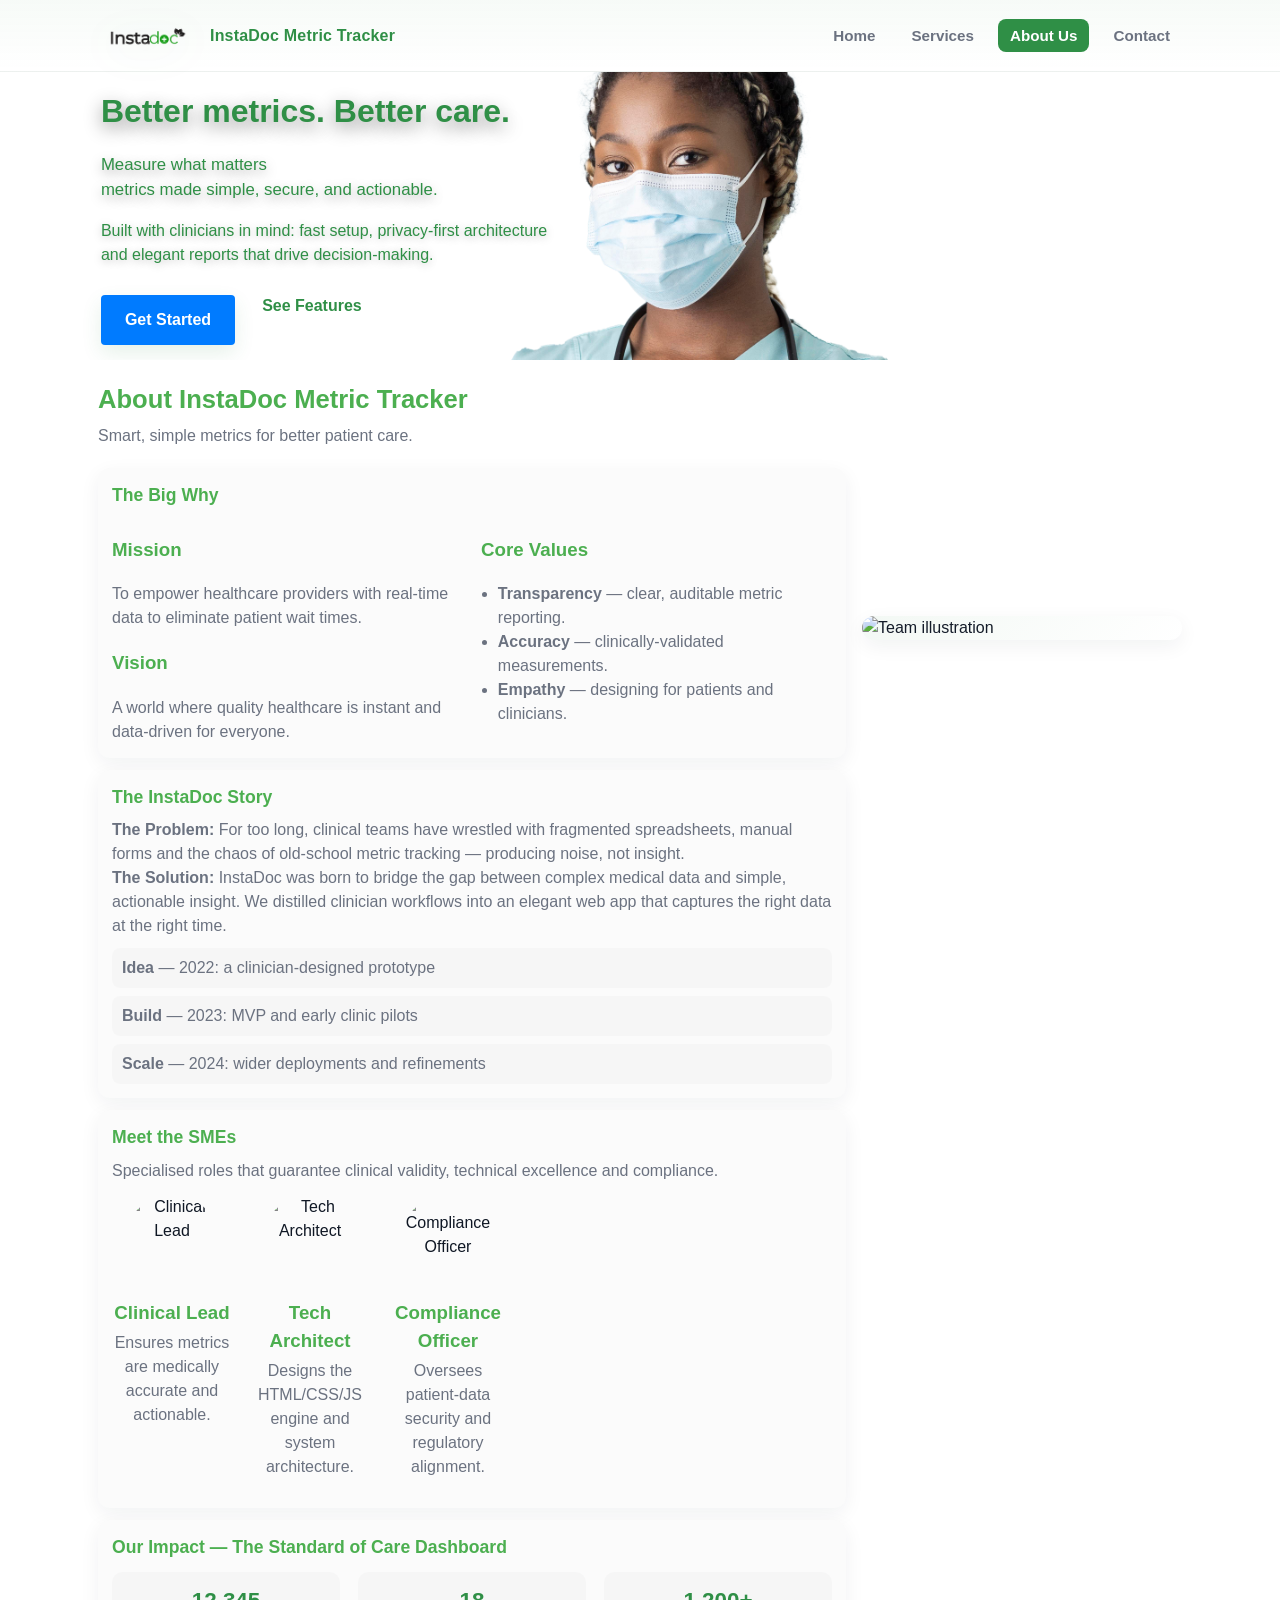
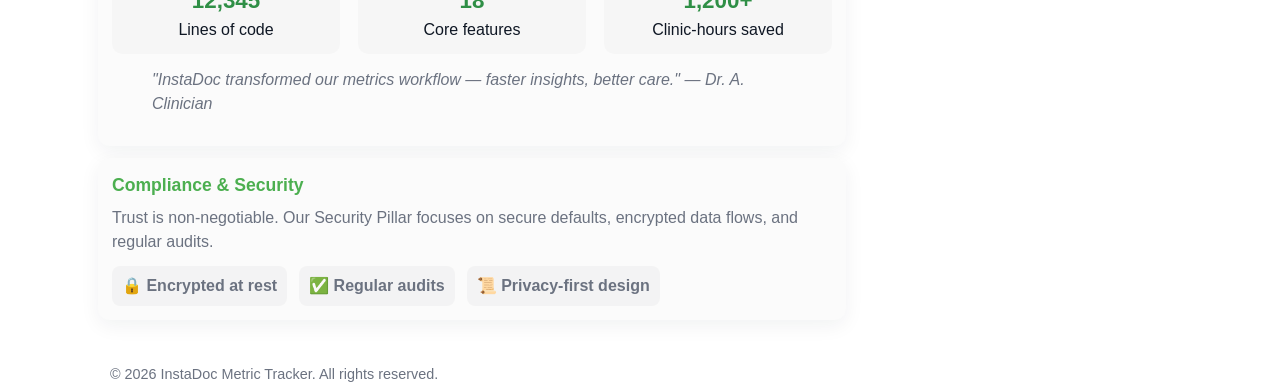
==== about.html @ a5b4c359 "Update about page" ====
<!DOCTYPE html>
<html lang="en">
<head>
    <meta charset="UTF-8">
    <meta name="viewport" content="width=device-width, initial-scale=1.0">
    <title>InstaDoc Metric Tracker - About</title>
    <link rel="stylesheet" href="css/style.css">

    <style>
    /* Hero overlay text: leafy green (falls back to #2ea44f) */
    .top-banner .hero-text-overlay h1,
    .top-banner .hero-text-overlay .lead,
    .top-banner .hero-text-overlay .muted {
        color: var(--accent, #2ea44f);
    }

    /* Shift banner image crop to the right for better composition */
    .top-banner .banner-img {
        object-position: 85% 15%;
    }
    </style>
</head>
<body>
    <nav class="site-nav">
        <div class="nav-inner">
            <a class="brand" href="index.html">
                <img class="logo" src="INN.png" alt="InstaDoc logo" />
                <span class="brand-text">InstaDoc Metric Tracker</span>
            </a>

            <input type="checkbox" id="nav-toggle" class="nav-toggle" />
            <label for="nav-toggle" class="nav-hamburger" aria-label="Toggle navigation">
                <span></span><span></span><span></span>
            </label>

            <ul class="nav-links">
                <li><a href="index.html">Home</a></li>
                <li><a href="services.html">Services</a></li>
                <li><a class="active" href="about.html">About Us</a></li>
                <li><a href="contact.html">Contact</a></li>
            </ul>
        </div>
    </nav>

    <!-- Top banner image (INN 2.png) with hero overlay -->
    <div class="top-banner">
        <img src="INN 2.png" alt="InstaDoc banner" class="banner-img">
        <div class="hero-overlay">
            <div class="hero-text-overlay">
                <h1>Better metrics. Better care.</h1>
                <p class="lead">Measure what matters <br> metrics made simple, secure, and actionable.</p>
                <p class="muted">Built with clinicians in mind: fast setup, privacy-first architecture<br>and elegant reports that drive decision-making.</p>
                <div class="hero-ctas">
                    <a class="btn-primary hero-cta" href="contact.html">Get Started</a>
                    <a class="btn-outline" href="services.html">See Features</a>
                </div>
            </div>
        </div>
    </div>

    <header class="page-header">
        <h1>About InstaDoc Metric Tracker</h1>
        <p class="lead">Smart, simple metrics for better patient care.</p>
    </header>

    <main class="container">
        <section class="content">
            <div class="card">
                <h2>The Big Why</h2>
                <div style="display:flex; gap:18px; flex-wrap:wrap; align-items:flex-start;">
                    <div style="flex:1; min-width:240px">
                        <h3>Mission</h3>
                        <p>To empower healthcare providers with real-time data to eliminate patient wait times.</p>
                        <h3>Vision</h3>
                        <p>A world where quality healthcare is instant and data-driven for everyone.</p>
                    </div>
                    <div style="flex:1; min-width:200px">
                        <h3>Core Values</h3>
                        <ul class="values-list">
                            <li><strong>Transparency</strong> — clear, auditable metric reporting.</li>
                            <li><strong>Accuracy</strong> — clinically-validated measurements.</li>
                            <li><strong>Empathy</strong> — designing for patients and clinicians.</li>
                        </ul>
                    </div>
                </div>
            </div>

            <div class="card">
                <h2>The InstaDoc Story</h2>
                <p><strong>The Problem:</strong> For too long, clinical teams have wrestled with fragmented spreadsheets, manual forms and the chaos of old-school metric tracking — producing noise, not insight.</p>
                <p><strong>The Solution:</strong> InstaDoc was born to bridge the gap between complex medical data and simple, actionable insight. We distilled clinician workflows into an elegant web app that captures the right data at the right time.</p>
                <div class="timeline" aria-hidden="true">
                    <div class="timeline-item"><strong>Idea</strong> — 2022: a clinician-designed prototype</div>
                    <div class="timeline-item"><strong>Build</strong> — 2023: MVP and early clinic pilots</div>
                    <div class="timeline-item"><strong>Scale</strong> — 2024: wider deployments and refinements</div>
                </div>
            </div>

            <div class="card">
                <h2>Meet the SMEs</h2>
                <p>Specialised roles that guarantee clinical validity, technical excellence and compliance.</p>
                <div class="team-grid">
                    <div class="team-member">
                        <img src="assets/images/person1.jpg" alt="Clinical Lead" style="width:96px;height:96px;border-radius:50%;object-fit:cover">
                        <h3>Clinical Lead</h3>
                        <p>Ensures metrics are medically accurate and actionable.</p>
                    </div>
                    <div class="team-member">
                        <img src="assets/images/person2.jpg" alt="Tech Architect" style="width:96px;height:96px;border-radius:50%;object-fit:cover">
                        <h3>Tech Architect</h3>
                        <p>Designs the HTML/CSS/JS engine and system architecture.</p>
                    </div>
                    <div class="team-member">
                        <img src="assets/images/person3.jpg" alt="Compliance Officer" style="width:96px;height:96px;border-radius:50%;object-fit:cover">
                        <h3>Compliance Officer</h3>
                        <p>Oversees patient-data security and regulatory alignment.</p>
                    </div>
                </div>
            </div>

            <div class="card">
                <h2>Our Impact — The Standard of Care Dashboard</h2>
                <div style="display:flex; gap:18px; flex-wrap:wrap; margin-top:12px;">
                    <div class="stat-card">
                        <div class="stat-value">12,345</div>
                        <div class="muted small">Lines of code</div>
                    </div>
                    <div class="stat-card">
                        <div class="stat-value">18</div>
                        <div class="muted small">Core features</div>
                    </div>
                    <div class="stat-card">
                        <div class="stat-value">1,200+</div>
                        <div class="muted small">Clinic-hours saved</div>
                    </div>
                </div>
                <blockquote style="margin-top:14px; font-style:italic; color:var(--muted)">"InstaDoc transformed our metrics workflow — faster insights, better care." — Dr. A. Clinician</blockquote>
            </div>

            <div class="card">
                <h2>Compliance &amp; Security</h2>
                <p>Trust is non-negotiable. Our Security Pillar focuses on secure defaults, encrypted data flows, and regular audits.</p>
                <div class="trust-badges" style="display:flex; gap:12px; margin-top:12px; flex-wrap:wrap; align-items:center">
                    <div class="badge">🔒 Encrypted at rest</div>
                    <div class="badge">✅ Regular audits</div>
                    <div class="badge">📜 Privacy-first design</div>
                </div>
            </div>
        </section>

        <aside class="image-container" aria-hidden="true">
            <!-- decorative illustration to the side for premium feel -->
            <img class="blend" src="assets/images/hero-placeholder.svg" alt="Team illustration">
        </aside>
    </main>

    <footer class="site-footer">
        <p>&copy; <span id="year"></span> InstaDoc Metric Tracker. All rights reserved.</p>
    </footer>

    <script>
    // automatic footer year (static page, no animations)
    (function(){ document.getElementById('year').textContent = new Date().getFullYear(); })();
    </script>
</body>
</html>
---- css/style.css ----
body{
    background-color: white;
    font-family: Arial, sans-serif;
    margin: 0;
    padding: 8px; /* reduced global page padding */
}

h1, h2, h3 {
    color: #4CAF50; /* Leafy green */
}

.container {
    display: flex;
    justify-content: space-between;
    align-items: flex-start;
}

.text-section {
    flex: 1;
    margin-right: 20px;
}

.image-section {
    flex: 0 0 300px; /* Fixed width for the image section */
}

.image-section img {
    max-width: 100%;
    height: auto;
    border-radius: 8px; /* Rounded corners for the image */
}

.mission-statement {
    font-style: italic;
    margin-top: 10px;
}

.team-profiles {
    margin-top: 20px;
}

.team-member {
    margin-bottom: 15px;
}

.team-member h4 {
    margin: 0;
    color: #4CAF50; /* Leafy green */
}



:root{
    --bg:#ffffff;
    --accent:#2f8f46; /* leafy green */
    --muted:#6b7280;
    --card:#fbfbfb;
    --radius:12px;
    --max-width:1100px;
    --shadow:0 6px 20px rgba(24,39,51,0.06);
    --accent-soft:rgba(47,143,70,0.08);
    --nav-height:72px; /* added nav height */
    font-family:Inter, system-ui, -apple-system, "Segoe UI", Roboto, "Helvetica Neue", Arial;
}

*{box-sizing:border-box}
html,body{height:100%}
body{
    margin:0;
    padding-top:var(--nav-height); /* ensure page content starts below the fixed nav */
    background:var(--bg);
    color:#0f1724;
    -webkit-font-smoothing:antialiased;
    -moz-osx-font-smoothing:grayscale;
    line-height:1.5;
}

/* NAV */
.site-nav{
    background:linear-gradient(180deg, rgba(47,143,70,0.04), rgba(255,255,255,0));
    border-bottom:1px solid rgba(15,23,36,0.04);
    position:fixed;
    top:0;
    left:0;
    right:0;
    height:var(--nav-height);
    z-index:1000;
    backdrop-filter: blur(4px); /* subtle blur when content scrolls under */
}
.nav-inner{
    max-width:var(--max-width);
    margin:0 auto;
    padding:0 8px; /* tighter horizontal padding */
    height:100%;
    display:flex;
    align-items:center;
    gap:16px;
}
.brand{
    color:var(--accent);
    font-weight:700;
    letter-spacing:0.2px;
    text-decoration:none;
    font-size:1.05rem;
    display:flex;
    align-items:center;
    gap:12px;
}

/* make logo */
.brand .logo{
    width:100px;
    height:80px;
    object-fit:contain;
    display:block;
    border-radius:10px;
    background:transparent;
    filter: drop-shadow(0 6px 18px rgba(47,143,70,0.14));
}

/* adjust brand text for balance */
.brand .brand-text{
    font-weight:700;
    color:var(--accent);
    font-size:1rem;
}
.nav-links{
    margin-left:auto;
    display:flex;
    gap:12px;
    list-style:none;
    padding:0;
}
.nav-links a{
    text-decoration:none;
    color:var(--muted);
    padding:8px 12px;
    border-radius:8px;
    font-weight:600;
    font-size:0.95rem;
}
.nav-links a:hover{ background:var(--accent-soft); color:var(--accent) }
.nav-links a.active{ background:var(--accent); color:#fff }

/* hamburger (mobile) */
.nav-toggle{ display:none }
.nav-hamburger{
    display:none;
    margin-left:auto;
    cursor:pointer;
    width:36px;
    height:28px;
}
.nav-hamburger span{
    display:block;
    height:3px;
    background:#111827;
    margin:6px 0;
    border-radius:2px;
}

/* HEADER */
.page-header{
    max-width:var(--max-width);
    margin:20px auto 6px; /* reduced top margin */
    padding:0 8px;
}
.page-header h1{ margin:0; font-size:1.6rem }
.page-header .lead{ margin:6px 0 0; color:var(--muted) }

/* LAYOUT */
.container{
    max-width:var(--max-width);
    margin:12px auto;
    padding:8px; /* smaller internal padding */
    display:grid;
    grid-template-columns:1fr 320px;
    gap:16px; /* closer columns */
    align-items:start;
}

/* CONTENT CARDS */
.card{
    background:var(--card);
    border-radius:var(--radius);
    padding:14px; /* slightly reduced card padding */
    box-shadow:var(--shadow);
    margin-bottom:12px;
}
.card h2{ margin:0 0 8px; font-size:1.1rem }
.card p{ margin:0; color:var(--muted) }

/* TEAM GRID */
.team-grid{
    display:flex;
    gap:12px;
    margin-top:12px;
}
.team-member{
    text-align:center;
    width:100%;
}
.team-member img{
    width:72px;
    height:72px;
    object-fit:cover;
    border-radius:12px;
    display:block;
    margin:0 auto 8px;
}

/* IMAGE ASIDE */
.image-container{
    position:relative;
    min-height:320px;
    display:flex;
    align-items:center;
    justify-content:center;
}
.image-container img.blend{
    width:100%;
    height:100%;
    object-fit:cover;
    border-radius:16px;
    box-shadow:var(--shadow);
    mix-blend-mode:multiply;
    opacity:0.98;
    background:linear-gradient(135deg, rgba(47,143,70,0.06), rgba(255,255,255,0.06));
}

/* Sidebar / quick info */
.sidebar{ display:flex; flex-direction:column; gap:56px; align-items:center }
.sidebar .image-container{ width:100%; display:flex; justify-content:center }
.sidebar .image-container img.blend{
    /* slightly larger, responsive circular image */
    width: clamp(240px, 28vw, 360px);
    height: clamp(240px, 28vw, 360px);
    object-fit:cover;
    border-radius:50%;
    mix-blend-mode:normal;
    box-shadow: 0 10px 30px rgba(16,24,32,0.16);
}
.contact-info.card{ padding:16px; border-radius:12px; background: rgba(255,255,255,0.6); backdrop-filter: blur(6px) saturate(120%); width:100%; max-width:320px; text-align:center }
.contact-info h3{ margin:0 0 6px; color:var(--accent) }
.contact-info .info-list{ list-style:none; padding:0; margin:8px 0 12px; color:var(--muted) }
.contact-info .info-list li{ margin:8px 0; font-size:0.95rem }
.contact-info .btn-primary{ width:100%; padding:10px 12px; border-radius:8px; background:var(--accent); color:#fff; text-align:center; display:inline-block }

/* About page specific styles */
.values-list{ margin:0; padding-left:1.05rem; color:var(--muted) }
.timeline{ margin-top:10px; display:flex; flex-direction:column; gap:8px; color:var(--muted) }
.timeline-item{ background:rgba(15,23,36,0.02); padding:8px 10px; border-radius:8px; }
.team-grid{ display:flex; gap:18px; margin-top:12px; flex-wrap:wrap }
.team-member{ text-align:center; width:120px }
.team-member h3{ margin:8px 0 4px }
.stat-card{ flex:1; min-width:120px; background:rgba(15,23,36,0.02); padding:12px; border-radius:10px; text-align:center }
.stat-value{ font-size:1.4rem; font-weight:700; color:var(--accent) }
.trust-badges .badge{ background:rgba(15,23,36,0.03); padding:8px 10px; border-radius:8px; color:var(--muted); font-weight:600 }

/* Top banner below nav */
.top-banner{ 
    display:flex; 
    justify-content:center; 
    padding:12px 0; 
}
    .top-banner{ 
        position:relative; 
        width:100vw; 
        left:50%; 
        right:50%; 
        margin-left:-48vw; 
        margin-right:-50vw; 
        padding:0; 
        overflow:hidden 
    }
    .top-banner .banner-img{ 
        width:100%; 
        max-width:none; 
        height: clamp(240px, 32vh, 440px); 
        border-radius:0; 
        box-shadow:none; 
        object-fit:cover; 
        object-position:70% 15%; 
        display:block 
    }


    .top-banner {
    position: relative;
    width: 100vw;
    /* Move the anchor point to the right */
    left: 92%; 
    /* Pull the 100vw width back so it stays on screen */
    margin-left: -90vw; 
    margin-right: 0;
    padding: 0;
    overflow: hidden;
}

.top-banner .banner-img {
    width: 70%;
    max-width: none;
    height: clamp(240px, 32vh, 440px);
    border-radius: 0;
    /* Focus on the right side of the image content */
    object-fit: cover;
    object-position: right center; 
    display: block;
}

    
/* Hero overlay on top of banner */
.hero-overlay{ position:absolute; left:0; right:0; top:0; bottom:0; display:flex; align-items:center; justify-content:flex-start; pointer-events:none }
.hero-text-overlay{ pointer-events:auto; max-width:720px; margin-left:5%; color:#fff; background:transparent; padding:18px; border-radius:0 }
.hero-text-overlay h1{ margin:0 0 8px; color:#fff; text-shadow:0 6px 18px rgba(0,0,0,0.45) }
.hero-text-overlay .lead{ color:rgba(255,255,255,0.95); font-size:1.05rem; text-shadow:0 4px 12px rgba(0,0,0,0.35) }
.hero-text-overlay .muted{ color:rgba(255,255,255,0.85); margin-top:8px; text-shadow:0 2px 8px rgba(0,0,0,0.25) }
.hero-ctas{ margin-top:12px; display:flex; gap:12px }
.btn-outline{ background:transparent; color:var(--accent); border:1px solid rgba(255,255,255,0.18); padding:10px 14px; border-radius:8px; text-decoration:none; font-weight:700 }

@media (max-width:900px){
    .hero-text-overlay{ margin-left:4%; max-width:90%; padding:12px }
    .hero-text-overlay h1{ font-size:1.25rem }
}

/* FOOTER */
.site-footer{
    max-width:var(--max-width);
    margin:24px auto 40px;
    padding:0 20px;
    color:var(--muted);
    font-size:0.9rem;
}

/* Contact form styles */
.contact-form{
    display:flex;
    flex-direction:column;
    gap:10px;
    margin-top:12px;
}
.contact-form label{
    display:flex;
    flex-direction:column;
    font-size:0.95rem;
    color:var(--muted);
}
.contact-form input[type="text"],
.contact-form input[type="email"],
.contact-form select,
.contact-form textarea{
    margin-top:8px;
    padding:10px 12px;
    border-radius:10px;
    border:1px solid rgba(15,23,36,0.06);
    background:#fff;
    font-size:0.95rem;
    color:#0f1724;
    outline:none;
}
.contact-form textarea{ resize:vertical; min-height:120px; }

.form-actions{
    display:flex;
    align-items:center;
    gap:12px;
    margin-top:6px;
}
.btn-primary{
    background:var(--accent);
    color:#fff;
    border:none;
    padding:10px 14px;
    border-radius:10px;
    font-weight:700;
    cursor:pointer;
}
.btn-primary:hover{ filter:brightness(0.98) }

.form-status{ font-size:0.95rem; color:var(--muted) }
.form-status.success{ color: #116530; font-weight:600 }
.form-status.error{ color: #9b1c1c; font-weight:600 }
.form-status.info{ color: #155e75; font-weight:600 }

/* HERO SECTION */
.hero-logo{
    display:flex;
    align-items:center;
    justify-content:center;
    min-height:360px; /* big central space for the logo */
    margin:12px auto;
    max-width:1100px;
    padding:18px;
    background:transparent;
    border-radius:12px;
}

/* inner container keeps logo centered with subtle blend */
.hero-logo .logo-center{
    display:flex;
    align-items:center;
    justify-content:center;
    width:100%;
}

/* large logo sizing — change max-width as needed */
.hero-logo img{
    width:100%;
    max-width:420px; /* control big size */
    height:auto;
    object-fit:contain;
    display:block;
    filter: drop-shadow(0 14px 30px rgba(47,143,70,0.12));
}

/* Primary hero section (about page) */
.hero{
    max-width:var(--max-width);
    margin:14px auto;
    padding:28px 18px;
    border-radius:14px;
    background: linear-gradient(90deg, rgba(47,143,70,0.04), rgba(255,255,255,0.02));
    box-shadow: var(--shadow);
}
.hero-inner{
    display:flex;
    gap:24px;
    align-items:center;
}
.hero-text{ flex:1 }
.hero-text h1{ margin:0 0 8px; font-size:clamp(1.4rem, 2.8vw, 2.2rem); color:var(--accent); line-height:1.05 }
.hero-text .lead{ margin:6px 0 10px; color:var(--muted); font-size:1.05rem }
.hero-cta{ display:inline-block; margin-top:12px; padding:10px 16px; border-radius:10px; background:var(--accent); color:#fff; text-decoration:none; font-weight:700; box-shadow:0 8px 20px rgba(47,143,70,0.12) }
.hero-image{ flex:0 0 420px; max-width:45%; display:flex; justify-content:center; align-items:center }
.hero-image img{ width:100%; height:auto; border-radius:12px; box-shadow:var(--shadow); background:linear-gradient(135deg, rgba(47,143,70,0.06), rgba(255,255,255,0.06)) }

@media (max-width:900px){
    .hero-inner{ flex-direction:column-reverse; text-align:center }
    .hero-image{ max-width:320px; width:80% }
    .hero-text{ margin-top:12px }
    .hero-cta{ width:100%; max-width:280px; margin:12px auto 0 }
}

/* Responsive tweaks */
@media (max-width:760px){
    .hero-logo{ min-height:220px; padding:12px }
    .hero-logo img{ max-width:260px }
}

/* ensure form fits responsively */
@media (max-width:900px){
    .container{ grid-template-columns:1fr 300px; gap:14px; padding:0 8px }
}
@media (max-width:760px){
    .container{ grid-template-columns:1fr; padding:0 8px }
}



/* Container styling */
.contact-form {
    max-width: 600px;
    margin: 2rem auto;
    padding: 2rem;
    /* glassmorphism background */
    background: rgba(255,255,255,0.55);
    backdrop-filter: blur(8px) saturate(120%);
    border-radius: 8px;
    box-shadow: 0 4px 15px rgba(0, 0, 0, 0.1);
    font-family: 'Segoe UI', Tahoma, Geneva, Verdana, sans-serif;
}

/* Labels and Spacing */
.contact-form label {
    display: block;
    margin-bottom: 1.2rem;
    font-weight: 600;
    color: #333;
}

/* Input, Select, and Textarea styling */
.contact-form input[type="text"],
.contact-form input[type="email"],
.contact-form select,
.contact-form textarea {
    width: 100%;
    margin-top: 0.5rem;
    padding: 1.1rem 0.8rem 0.8rem; /* extra top padding for floating label */
    border: 1px solid #ddd;
    border-radius: 4px;
    font-size: 1rem;
    box-sizing: border-box; /* Crucial for width alignment */
    transition: border-color 0.3s ease;
}

/* Focus effect */
.contact-form input:focus,
.contact-form select:focus,
.contact-form textarea:focus {
    outline: none;
    border-color: #007bff;
    box-shadow: 0 0 0 2px rgba(0, 123, 255, 0.2);
}

/* Floating label / form-field */
.form-field{ position:relative; margin-bottom:1rem }
.form-field .floating-label{
    position:absolute;
    left:12px;
    top:14px;
    pointer-events:none;
    color:var(--muted);
    font-weight:600;
    transition: transform 160ms ease, font-size 160ms ease, color 160ms ease;
    transform-origin:left top;
    background: transparent;
    padding:0 6px;
}
.form-field.has-value .floating-label,
.form-field input:focus + .floating-label,
.form-field textarea:focus + .floating-label,
.form-field select:focus + .floating-label{
    transform: translateY(-135%) scale(0.88);
    font-size:0.82rem;
    color: #0b5; /* subtle green tint when floating */
    background: rgba(255,255,255,0.55);
}
.form-field select{ appearance:auto }

/* small visual polish for glass inputs */
.contact-form input,
.contact-form textarea,
.contact-form select{
    background: rgba(255,255,255,0.7);
}

/* Realtime validation styles */
.field-error{
    display:block;
    margin-top:6px;
    font-size:0.9rem;
    color:#b91c1c;
    min-height:18px;
}
.contact-form input.valid,
.contact-form textarea.valid,
.contact-form select.valid{
    border-color: #16a34a;
    box-shadow: 0 0 0 3px rgba(16,185,129,0.06);
}
.contact-form input.invalid,
.contact-form textarea.invalid,
.contact-form select.invalid{
    border-color: #dc2626;
    box-shadow: 0 0 0 3px rgba(220,38,38,0.05);
}

/* Button Styling */
.btn-primary {
    background-color: #007bff;
    color: white;
    padding: 0.8rem 1.5rem;
    border: none;
    border-radius: 4px;
    font-size: 1rem;
    font-weight: bold;
    cursor: pointer;
    transition: background-color 0.3s ease;
    width: 100%; /* Makes button full width on mobile */
}

.btn-primary:hover {
    background-color: #0056b3;
}

/* Contact form send button: use leafy green accent */
.contact-form .btn-primary,
#sendBtn {
    background: var(--accent);
    color: #fff;
    border: none;
    box-shadow: 0 8px 20px rgba(47,143,70,0.12);
}
.contact-form .btn-primary:hover,
#sendBtn:hover {
    /* match Email Us button hover (same as .btn-primary:hover) */
    background-color: #0056b3;
    color: #fff;
    filter: none;
}

/* Status message area */
.form-status {
    margin-top: 1rem;
    text-align: center;
    font-size: 0.9rem;
}

/* Mobile Responsive */
@media (min-width: 600px) {
    .btn-primary {
        width: auto; /* Return to normal width on desktop */
    }
}


.success-modal {
    display: none;
    position: fixed;
    top: 0;
    left: 0;
    width: 100%;
    height: 100%;
    background: rgba(0, 0, 0, 0.5);
    justify-content: center;
    align-items: center;
    z-index: 1000;
}

.success-modal.show {
    display: flex;
}
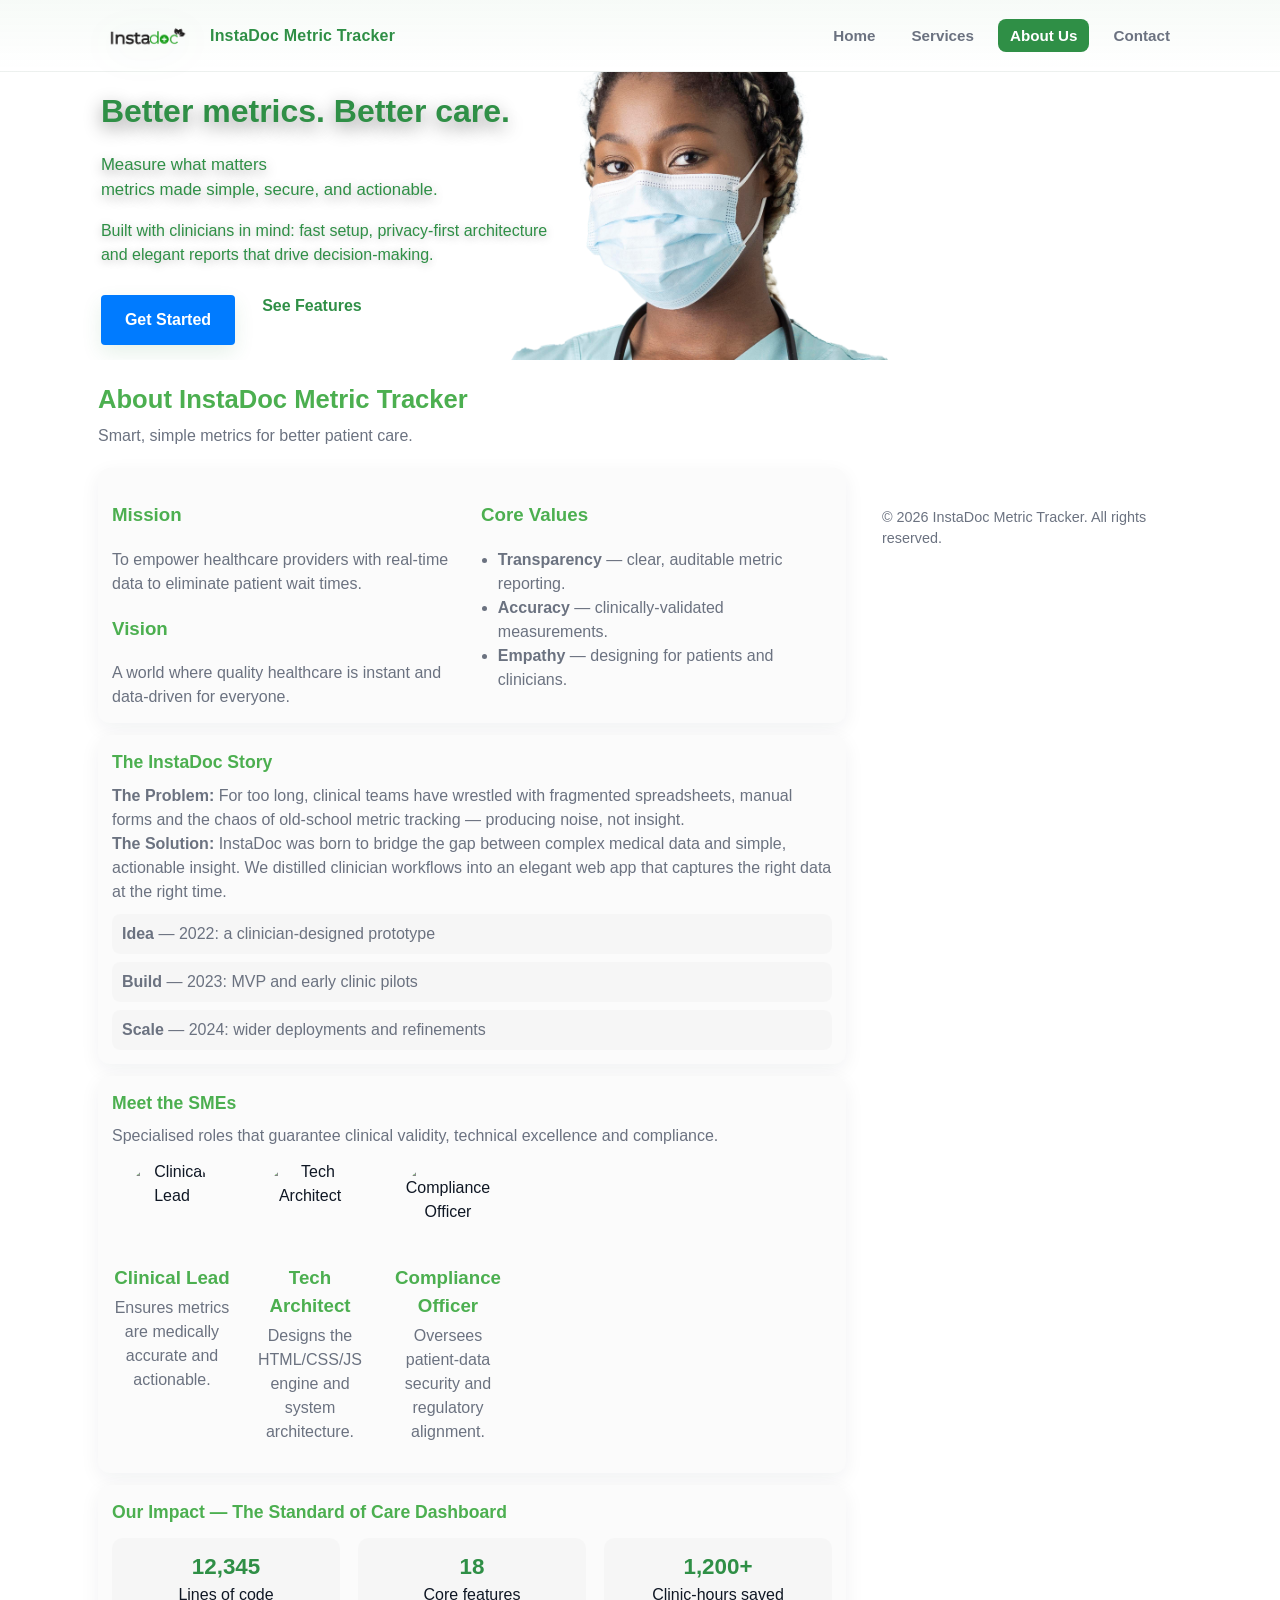
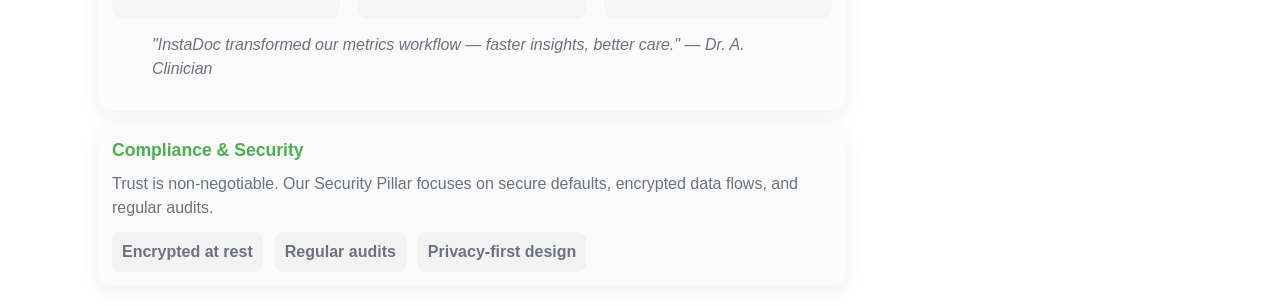
==== commit 9aa71d83: "Update about.html" ====
--- a/about.html
+++ b/about.html
@@ -66,7 +66,7 @@
     <main class="container">
         <section class="content">
             <div class="card">
-                <h2>The Big Why</h2>
+                
                 <div style="display:flex; gap:18px; flex-wrap:wrap; align-items:flex-start;">
                     <div style="flex:1; min-width:240px">
                         <h3>Mission</h3>
@@ -141,19 +141,19 @@
                 <h2>Compliance &amp; Security</h2>
                 <p>Trust is non-negotiable. Our Security Pillar focuses on secure defaults, encrypted data flows, and regular audits.</p>
                 <div class="trust-badges" style="display:flex; gap:12px; margin-top:12px; flex-wrap:wrap; align-items:center">
-                    <div class="badge">🔒 Encrypted at rest</div>
-                    <div class="badge">✅ Regular audits</div>
-                    <div class="badge">📜 Privacy-first design</div>
+                    <div class="badge"> Encrypted at rest</div>
+                    <div class="badge"> Regular audits</div>
+                    <div class="badge"> Privacy-first design</div>
                 </div>
             </div>
         </section>
-
+<!--
         <aside class="image-container" aria-hidden="true">
-            <!-- decorative illustration to the side for premium feel -->
+            // decorative illustration to the side 
             <img class="blend" src="assets/images/hero-placeholder.svg" alt="Team illustration">
         </aside>
     </main>
-
+-->
     <footer class="site-footer">
         <p>&copy; <span id="year"></span> InstaDoc Metric Tracker. All rights reserved.</p>
     </footer>
--- a/css/style.css
+++ b/css/style.css
@@ -17,7 +17,8 @@
 
 .text-section {
     flex: 1;
-    margin-right: 20px;
+    width: 100%; /* Ensures text takes up all available space */
+    margin-right: 0;
 }
 
 .image-section {
@@ -274,7 +275,7 @@
         overflow:hidden 
     }
     .top-banner .banner-img{ 
-        width:100%; 
+        width:100%;
         max-width:none; 
         height: clamp(240px, 32vh, 440px); 
         border-radius:0; 
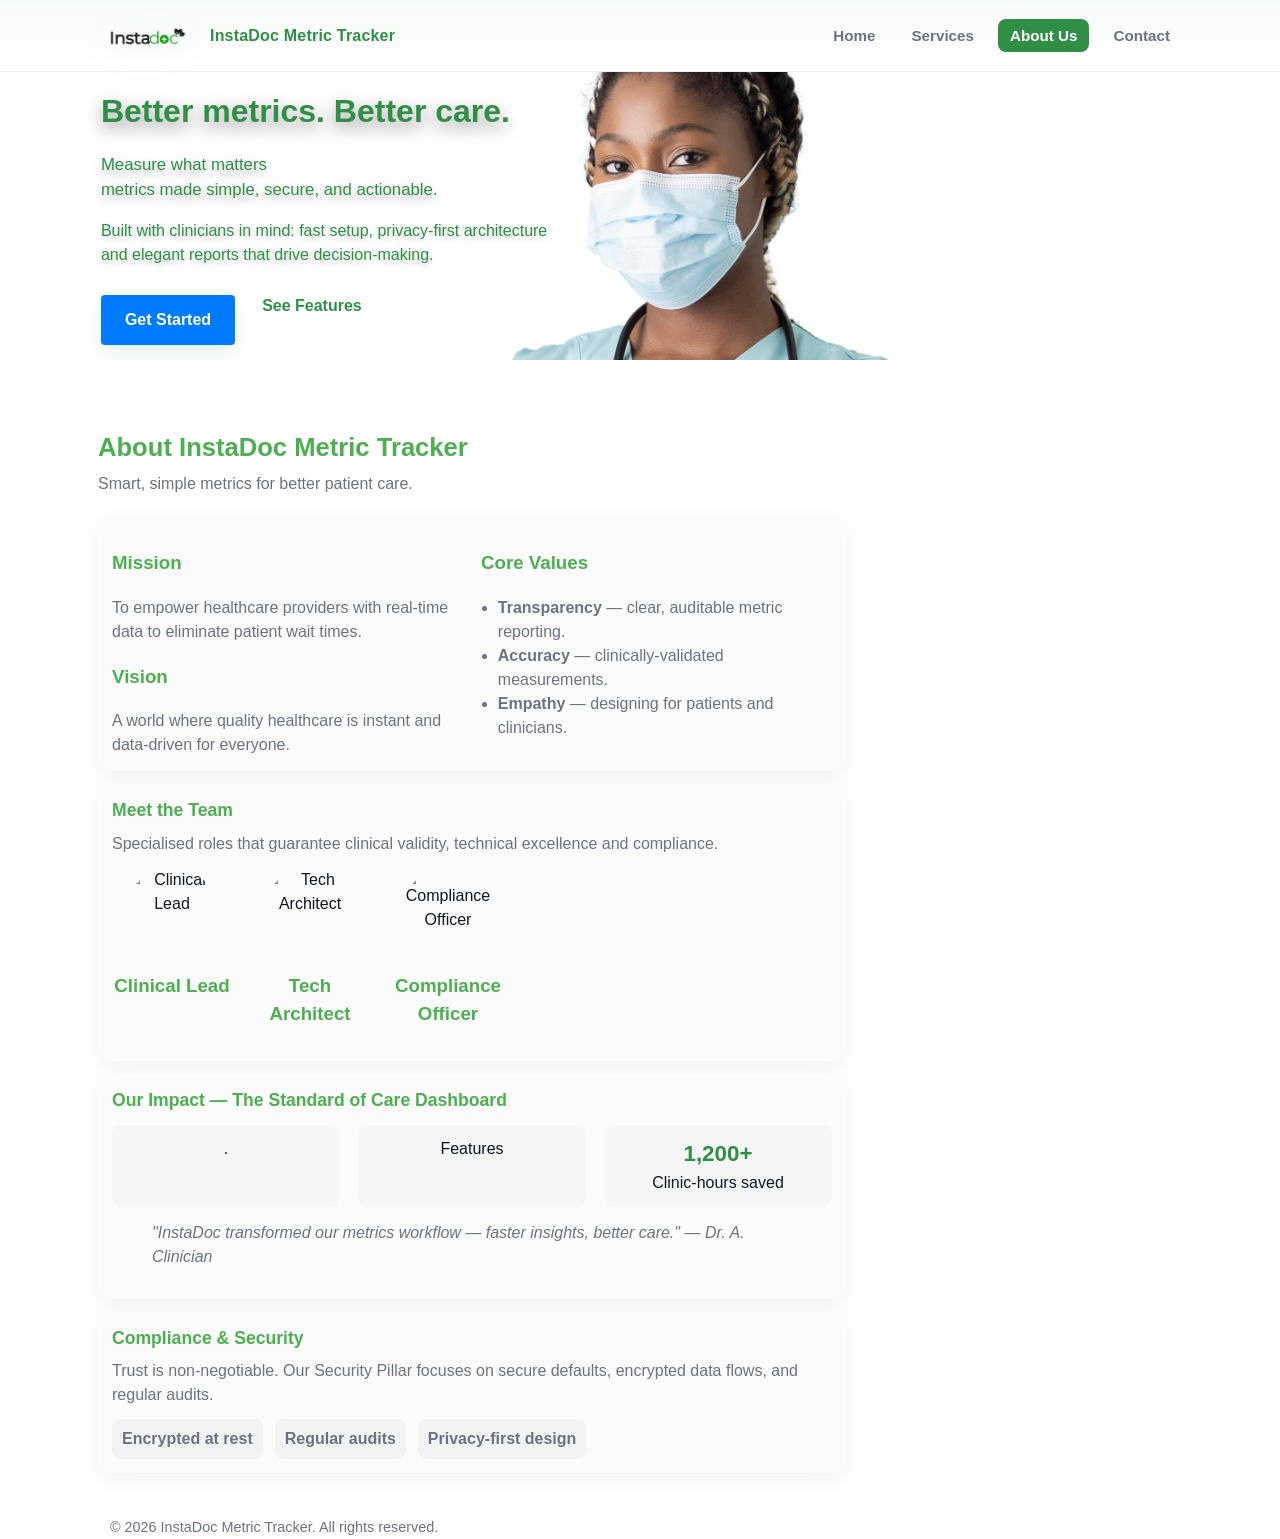
==== commit 6b3bdd95: "Update the about page." ====
--- a/about.html
+++ b/about.html
@@ -57,7 +57,8 @@
             </div>
         </div>
     </div>
-
+<br>
+<br>
     <header class="page-header">
         <h1>About InstaDoc Metric Tracker</h1>
         <p class="lead">Smart, simple metrics for better patient care.</p>
@@ -84,7 +85,7 @@
                     </div>
                 </div>
             </div>
-
+<!--
             <div class="card">
                 <h2>The InstaDoc Story</h2>
                 <p><strong>The Problem:</strong> For too long, clinical teams have wrestled with fragmented spreadsheets, manual forms and the chaos of old-school metric tracking — producing noise, not insight.</p>
@@ -95,25 +96,25 @@
                     <div class="timeline-item"><strong>Scale</strong> — 2024: wider deployments and refinements</div>
                 </div>
             </div>
-
+        -->
             <div class="card">
-                <h2>Meet the SMEs</h2>
+                <h2>Meet the Team</h2>
                 <p>Specialised roles that guarantee clinical validity, technical excellence and compliance.</p>
                 <div class="team-grid">
                     <div class="team-member">
                         <img src="assets/images/person1.jpg" alt="Clinical Lead" style="width:96px;height:96px;border-radius:50%;object-fit:cover">
                         <h3>Clinical Lead</h3>
-                        <p>Ensures metrics are medically accurate and actionable.</p>
+                       <!-- <p>Ensures metrics are medically accurate and actionable.</p> -->
                     </div>
                     <div class="team-member">
                         <img src="assets/images/person2.jpg" alt="Tech Architect" style="width:96px;height:96px;border-radius:50%;object-fit:cover">
                         <h3>Tech Architect</h3>
-                        <p>Designs the HTML/CSS/JS engine and system architecture.</p>
+                       <!-- <p>Designs the system architecture.</p> -->
                     </div>
                     <div class="team-member">
                         <img src="assets/images/person3.jpg" alt="Compliance Officer" style="width:96px;height:96px;border-radius:50%;object-fit:cover">
                         <h3>Compliance Officer</h3>
-                        <p>Oversees patient-data security and regulatory alignment.</p>
+                      <!--  <p>Oversees patient-data security and regulatory alignment.</p> -->
                     </div>
                 </div>
             </div>
@@ -122,12 +123,12 @@
                 <h2>Our Impact — The Standard of Care Dashboard</h2>
                 <div style="display:flex; gap:18px; flex-wrap:wrap; margin-top:12px;">
                     <div class="stat-card">
-                        <div class="stat-value">12,345</div>
-                        <div class="muted small">Lines of code</div>
+                        <div class="stat-value">  </div>
+                        <div class="muted small">. </div>
                     </div>
                     <div class="stat-card">
-                        <div class="stat-value">18</div>
-                        <div class="muted small">Core features</div>
+                        <div class="stat-value"></div>
+                        <div class="muted small">Features</div>
                     </div>
                     <div class="stat-card">
                         <div class="stat-value">1,200+</div>
@@ -151,9 +152,9 @@
         <aside class="image-container" aria-hidden="true">
             // decorative illustration to the side 
             <img class="blend" src="assets/images/hero-placeholder.svg" alt="Team illustration">
-        </aside>
+        </aside> -->
     </main>
--->
+
     <footer class="site-footer">
         <p>&copy; <span id="year"></span> InstaDoc Metric Tracker. All rights reserved.</p>
     </footer>
--- a/css/style.css
+++ b/css/style.css
@@ -13,6 +13,75 @@
     display: flex;
     justify-content: space-between;
     align-items: flex-start;
+}
+
+.container {
+    max-width: none;
+    width: 100%;
+    margin: 12px auto;
+    padding: 8px;
+    /* display: grid;
+    grid-template-columns: 1fr 320px;
+    gap: 16px; */
+    display:block;
+    align-items: start;
+}
+
+.container {
+    max-width: var(--max-width);
+    margin: 12px auto;
+    padding: 8px;
+    /* Use flexbox for a single column layout */
+    display: flex;
+    flex-direction: column;
+    gap: 16px;
+}
+
+@media (max-width:900px){
+    .container{ 
+        /* Remove grid-template-columns: 1fr 300px; */
+        gap:14px; 
+        padding:0 8px 
+    }
+}
+
+@media (max-width:760px){
+    .container{ 
+        /* Remove grid-template-columns: 1fr; */
+        padding:0 8px 
+    }
+}
+
+.content {
+    width: 100%;
+    max-width: 100%;
+}
+
+/* LAYOUT - Simplified for full-width content */
+.container {
+    max-width: var(--max-width);
+    margin: 12px auto;
+    padding: 8px;
+    /* Single column layout */
+    display: block;
+}
+
+/* Remove any sidebar-specific styles that might interfere */
+.image-container,
+.sidebar {
+    display: none; /* Hide sidebar elements if they exist */
+}
+
+/* Ensure cards take full width */
+.card {
+    background: var(--card);
+    border-radius: var(--radius);
+    padding: 14px; /* slightly reduced card padding */
+    box-shadow: var(--shadow);
+    margin-bottom: 12px;
+    /* Add width control */
+    width: 100%;
+    box-sizing: border-box;
 }
 
 .text-section {
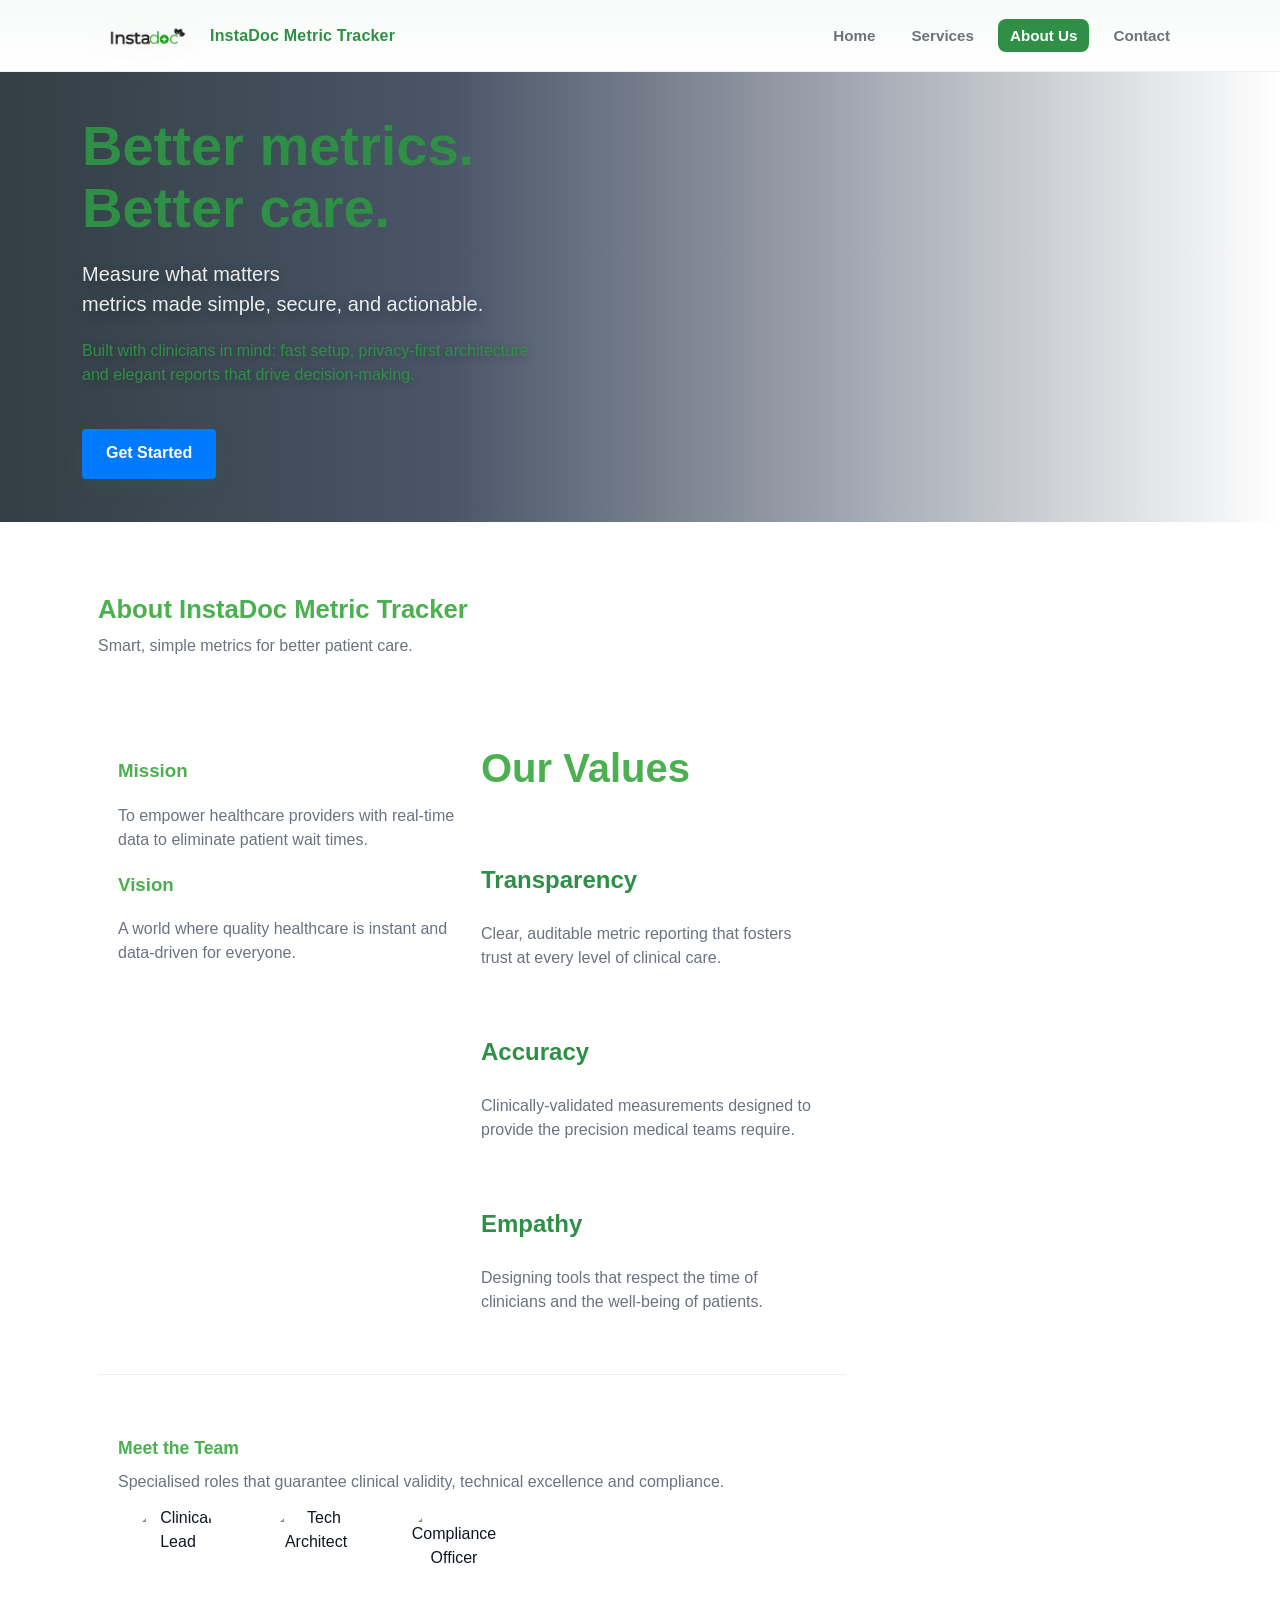
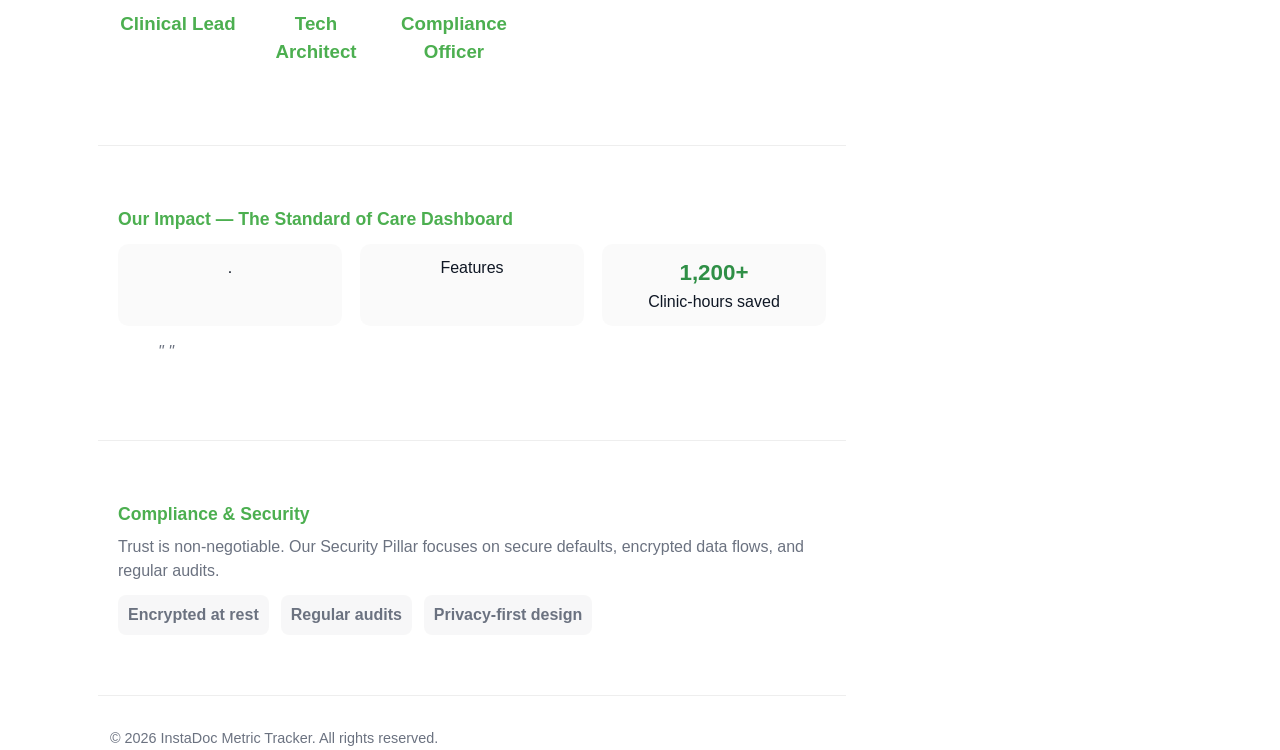
==== commit a769d815: "Update about page" ====
--- a/about.html
+++ b/about.html
@@ -42,17 +42,19 @@
         </div>
     </nav>
 
-    <!-- Top banner image (INN 2.png) with hero overlay -->
+    <!-- Top banner image (INN 2.png) with hero section overlay -->
     <div class="top-banner">
-        <img src="INN 2.png" alt="InstaDoc banner" class="banner-img">
+       <!-- <img src="INN 2.png" alt="InstaDoc banner" class="banner-img"> -->
         <div class="hero-overlay">
             <div class="hero-text-overlay">
-                <h1>Better metrics. Better care.</h1>
+                <h1>Better metrics. <br>Better care.</h1>
                 <p class="lead">Measure what matters <br> metrics made simple, secure, and actionable.</p>
                 <p class="muted">Built with clinicians in mind: fast setup, privacy-first architecture<br>and elegant reports that drive decision-making.</p>
                 <div class="hero-ctas">
+                   
                     <a class="btn-primary hero-cta" href="contact.html">Get Started</a>
-                    <a class="btn-outline" href="services.html">See Features</a>
+                    
+                
                 </div>
             </div>
         </div>
@@ -76,12 +78,21 @@
                         <p>A world where quality healthcare is instant and data-driven for everyone.</p>
                     </div>
                     <div style="flex:1; min-width:200px">
-                        <h3>Core Values</h3>
-                        <ul class="values-list">
-                            <li><strong>Transparency</strong> — clear, auditable metric reporting.</li>
-                            <li><strong>Accuracy</strong> — clinically-validated measurements.</li>
-                            <li><strong>Empathy</strong> — designing for patients and clinicians.</li>
-                        </ul>
+                       <h2 style="font-size: 2.5rem; margin-bottom: 40px;">Our Values</h2>
+        <div style="display:grid; grid-template-columns: repeat(auto-fit, minmax(300px, 1fr)); gap: 40px;">
+            <div>
+                <h3 style="color:var(--accent); font-size: 1.5rem;">Transparency</h3>
+                <p>Clear, auditable metric reporting that fosters trust at every level of clinical care.</p>
+            </div>
+            <div>
+                <h3 style="color:var(--accent); font-size: 1.5rem;">Accuracy</h3>
+                <p>Clinically-validated measurements designed to provide the precision medical teams require.</p>
+            </div>
+            <div>
+                <h3 style="color:var(--accent); font-size: 1.5rem;">Empathy</h3>
+                <p>Designing tools that respect the time of clinicians and the well-being of patients.</p>
+            </div>
+        </div>
                     </div>
                 </div>
             </div>
@@ -135,7 +146,7 @@
                         <div class="muted small">Clinic-hours saved</div>
                     </div>
                 </div>
-                <blockquote style="margin-top:14px; font-style:italic; color:var(--muted)">"InstaDoc transformed our metrics workflow — faster insights, better care." — Dr. A. Clinician</blockquote>
+                <blockquote style="margin-top:14px; font-style:italic; color:var(--muted)">"   "</blockquote>
             </div>
 
             <div class="card">
--- a/css/style.css
+++ b/css/style.css
@@ -251,11 +251,17 @@
 
 /* CONTENT CARDS */
 .card{
-    background:var(--card);
+   /* background:var(--card); */
+    background: transparent;
     border-radius:var(--radius);
-    padding:14px; /* slightly reduced card padding */
-    box-shadow:var(--shadow);
-    margin-bottom:12px;
+  /*  padding:14px;  slightly reduced card padding */
+   /* box-shadow:var(--shadow); */
+    box-shadow: none;
+    padding: 60px 20px; /* Large vertical spacing */
+    border-radius: 0;
+    border-bottom: 1px solid #eee; /* Subtle separation lines */
+    margin-bottom: 0;
+   /* margin-bottom:12px; */
 }
 .card h2{ margin:0 0 8px; font-size:1.1rem }
 .card p{ margin:0; color:var(--muted) }
@@ -381,11 +387,57 @@
     
 /* Hero overlay on top of banner */
 .hero-overlay{ position:absolute; left:0; right:0; top:0; bottom:0; display:flex; align-items:center; justify-content:flex-start; pointer-events:none }
-.hero-text-overlay{ pointer-events:auto; max-width:720px; margin-left:5%; color:#fff; background:transparent; padding:18px; border-radius:0 }
-.hero-text-overlay h1{ margin:0 0 8px; color:#fff; text-shadow:0 6px 18px rgba(0,0,0,0.45) }
-.hero-text-overlay .lead{ color:rgba(255,255,255,0.95); font-size:1.05rem; text-shadow:0 4px 12px rgba(0,0,0,0.35) }
+.hero-text-overlay{ 
+    pointer-events:auto; 
+    max-width:720px; 
+    margin-left:5%; 
+    color:#fff; 
+    background:transparent; 
+    padding:18px; 
+    border-radius:0 
+}
+
+.hero-text-overlay h1{
+    font-size: 3.5rem; /* Larger, bolder heading */
+    line-height: 1.1;
+    margin:0 0 8px; 
+    color:#fff; 
+  /*  text-shadow:0 6px 18px rgba(0,0,0,0.45) */
+  text-shadow: none;
+}
+
+.hero-text-overlay .lead{ 
+    font-size: 1.25rem;
+    color: rgba(255,255,255,0.9) !important;
+  /*  color:rgba(255,255,255,0.95); 
+    font-size:1.05rem; */
+    text-shadow:0 4px 12px rgba(0,0,0,0.35) 
+}
+
 .hero-text-overlay .muted{ color:rgba(255,255,255,0.85); margin-top:8px; text-shadow:0 2px 8px rgba(0,0,0,0.25) }
-.hero-ctas{ margin-top:12px; display:flex; gap:12px }
+.hero-ctas{ 
+    display: flex;
+    gap: 15px;
+    margin-top: 30px;
+   /* margin-top:12px; 
+    display:flex; 
+    gap:12px; 
+    justify-content: center; 
+    flex-wrap: wrap; */
+
+}
+
+.hero-cta, .btn-outline {
+    height: 50px; /* Match YNV's larger buttons */
+    padding: 0 30px;
+    display: inline-flex;
+    align-items: center;
+    justify-content: center;
+    border-radius: 4px; /* Slightly more square */
+    font-size: 1rem;
+    transition: all 0.3s ease;
+}
+
 .btn-outline{ background:transparent; color:var(--accent); border:1px solid rgba(255,255,255,0.18); padding:10px 14px; border-radius:8px; text-decoration:none; font-weight:700 }
 
 @media (max-width:900px){
@@ -689,4 +741,34 @@
 
 .success-modal.show {
     display: flex;
+}
+
+
+.top-banner {
+    position: relative;
+    width: 100vw;
+    left: 50%;
+    right: 50%;
+    margin-left: -50vw;
+    margin-right: -50vw;
+    height: 450px;
+    padding: 0;
+    overflow: hidden;
+    
+    /* New Gradient: Fades from cool grey to transparent/white to the right */
+   /* height: clamp(240px, 32vh, 440px); */
+   /* background: linear-gradient(to right, #333F44 0%, #4A5568 40%, rgba(255,255,255,0) 100%); */
+    background: linear-gradient(90deg, #333F44 0%, #4A5568 35%, rgba(255,255,255,0) 100%);
+    display: flex;
+    align-items: center;
+}
+
+/* Ensure the overlay takes up the full height of the new background */
+.hero-overlay {
+    position: absolute;
+    inset: 0;
+    display: flex;
+    align-items: center;
+    justify-content: flex-start;
+    pointer-events: none;
 }
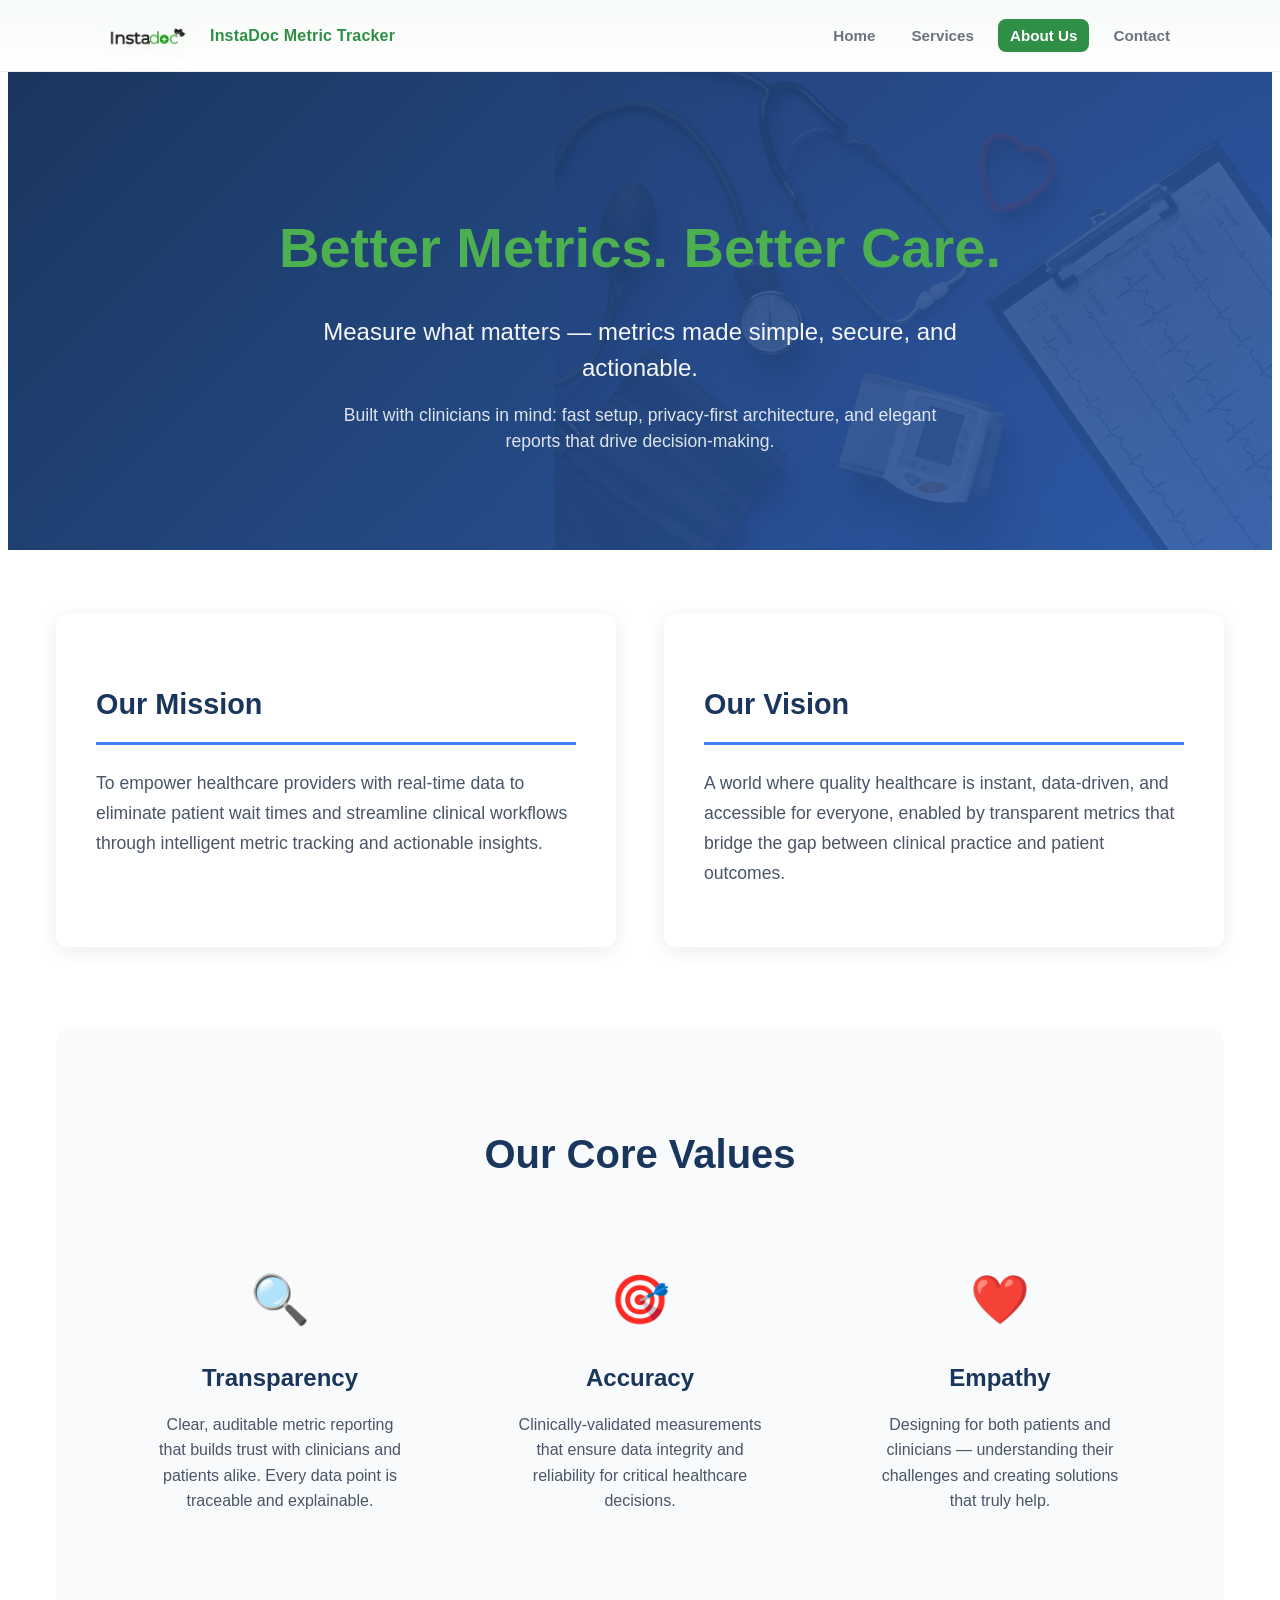
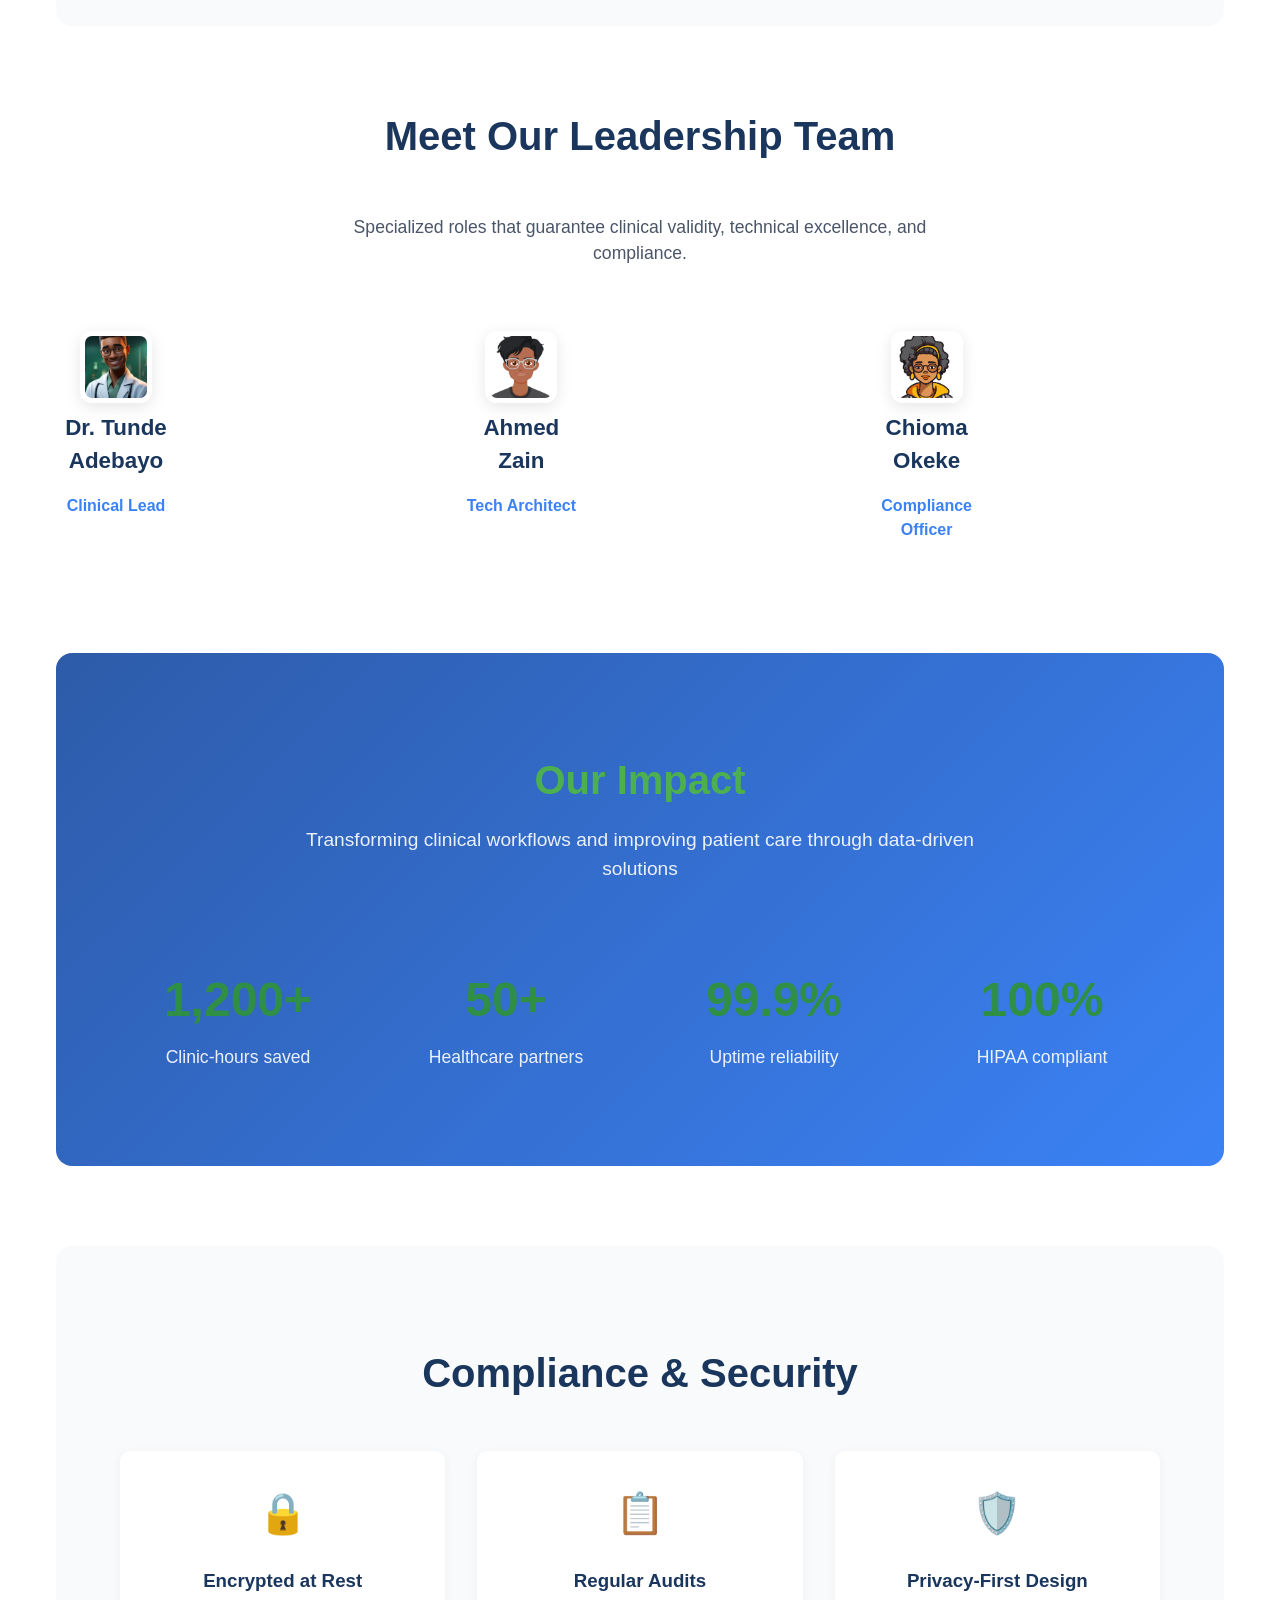
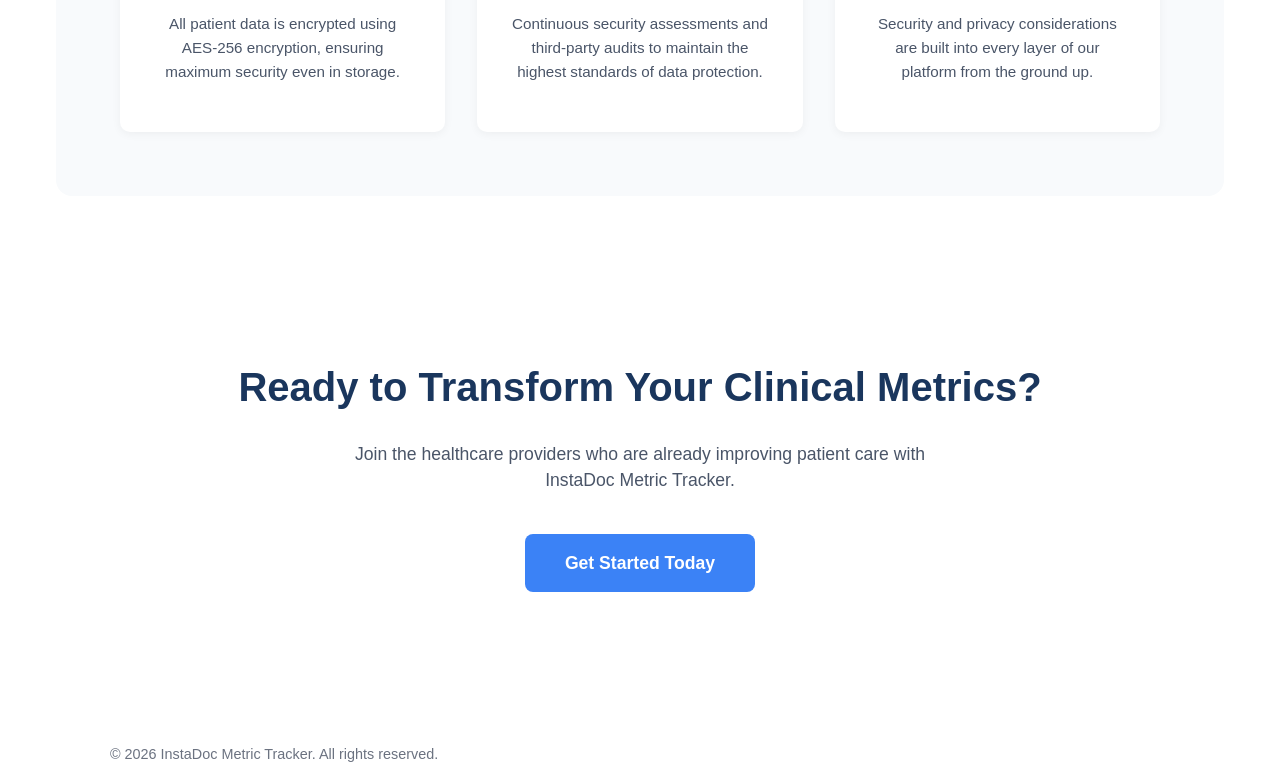
==== commit 84852fec: "Update about page" ====
--- a/about.html
+++ b/about.html
@@ -3,21 +3,372 @@
 <head>
     <meta charset="UTF-8">
     <meta name="viewport" content="width=device-width, initial-scale=1.0">
-    <title>InstaDoc Metric Tracker - About</title>
+    <title>InstaDoc Metric Tracker - About Us</title>
     <link rel="stylesheet" href="css/style.css">
-
     <style>
-    /* Hero overlay text: leafy green (falls back to #2ea44f) */
-    .top-banner .hero-text-overlay h1,
-    .top-banner .hero-text-overlay .lead,
-    .top-banner .hero-text-overlay .muted {
-        color: var(--accent, #2ea44f);
-    }
-
-    /* Shift banner image crop to the right for better composition */
-    .top-banner .banner-img {
-        object-position: 85% 15%;
-    }
+        /* About Page Custom Styles */
+        :root {
+            --primary-dark: #1a365d;
+            --primary-light: #2d5ba9;
+            --accent-color: #3b82f6;
+            --light-gray: #f8fafc;
+            --medium-gray: #e2e8f0;
+            --dark-gray: #4a5568;
+            --success-color: #10b981;
+        }
+        
+        /* Hero Section */
+        .about-hero {
+            background: linear-gradient(135deg, var(--primary-dark) 0%, var(--primary-light) 100%);
+            color: white;
+            padding: 6rem 1rem;
+            text-align: center;
+            position: relative;
+            overflow: hidden;
+        }
+        
+        .about-hero::before {
+            content: '';
+            position: absolute;
+            top: 0;
+            left: 0;
+            right: 0;
+            bottom: 0;
+            background: url('top-view-tensiometer-checking-blood-pressure.jpg') no-repeat center right;
+            background-size: contain;
+            opacity: 0.1;
+            pointer-events: none;
+        }
+        
+        .about-hero h1 {
+            font-size: 3.5rem;
+            margin-bottom: 1.5rem;
+            font-weight: 700;
+            position: relative;
+        }
+        
+        .about-hero .lead {
+            font-size: 1.5rem;
+            max-width: 700px;
+            margin: 0 auto 1rem;
+            opacity: 0.95;
+            position: relative;
+        }
+        
+        .about-hero .subtitle {
+            font-size: 1.1rem;
+            max-width: 600px;
+            margin: 0 auto;
+            opacity: 0.85;
+            position: relative;
+        }
+        
+        /* Main Content */
+        .about-container {
+            max-width: 1200px;
+            margin: 0 auto;
+            padding: 4rem 1rem;
+        }
+        
+        /* Mission Section */
+        .mission-section {
+            display: grid;
+            grid-template-columns: repeat(auto-fit, minmax(300px, 1fr));
+            gap: 3rem;
+            margin-bottom: 5rem;
+        }
+        
+        .mission-card {
+            background: white;
+            border-radius: 12px;
+            padding: 2.5rem;
+            box-shadow: 0 4px 20px rgba(0, 0, 0, 0.08);
+            transition: transform 0.3s ease;
+        }
+        
+        .mission-card:hover {
+            transform: translateY(-5px);
+        }
+        
+        .mission-card h3 {
+            color: var(--primary-dark);
+            font-size: 1.8rem;
+            margin-bottom: 1.5rem;
+            padding-bottom: 1rem;
+            border-bottom: 3px solid var(--accent-color);
+        }
+        
+        .mission-card p {
+            color: var(--dark-gray);
+            line-height: 1.7;
+            font-size: 1.1rem;
+        }
+        
+        /* Values Section */
+        .values-section {
+            background: var(--light-gray);
+            border-radius: 16px;
+            padding: 4rem;
+            margin-bottom: 5rem;
+        }
+        
+        .values-section h2 {
+            text-align: center;
+            color: var(--primary-dark);
+            font-size: 2.5rem;
+            margin-bottom: 3rem;
+        }
+        
+        .values-grid {
+            display: grid;
+            grid-template-columns: repeat(auto-fit, minmax(300px, 1fr));
+            gap: 2.5rem;
+        }
+        
+        .value-item {
+            text-align: center;
+            padding: 2rem;
+        }
+        
+        .value-icon {
+            font-size: 3rem;
+            margin-bottom: 1.5rem;
+            color: var(--accent-color);
+        }
+        
+        .value-item h3 {
+            color: var(--primary-dark);
+            font-size: 1.5rem;
+            margin-bottom: 1rem;
+        }
+        
+        .value-item p {
+            color: var(--dark-gray);
+            line-height: 1.6;
+        }
+        
+        /* Team Section */
+        .team-section {
+            margin-bottom: 5rem;
+        }
+        
+        .team-section h2 {
+            text-align: center;
+            color: var(--primary-dark);
+            font-size: 2.5rem;
+            margin-bottom: 3rem;
+        }
+        
+        .team-subtitle {
+            text-align: center;
+            color: var(--dark-gray);
+            max-width: 600px;
+            margin: 0 auto 4rem;
+            font-size: 1.1rem;
+        }
+        
+        .team-grid {
+            display: grid;
+            grid-template-columns: repeat(auto-fit, minmax(280px, 1fr));
+            gap: 3rem;
+        }
+        
+        .team-member {
+            text-align: center;
+            transition: transform 0.3s ease;
+        }
+        
+        .team-member:hover {
+            transform: translateY(-10px);
+        }
+        
+        .team-member-img {
+            width: 180px;
+            height: 180px;
+            border-radius: 50%;
+            object-fit: cover;
+            margin: 0 auto 1.5rem;
+            border: 5px solid white;
+            box-shadow: 0 4px 15px rgba(0, 0, 0, 0.1);
+        }
+        
+        .team-member h3 {
+            color: var(--primary-dark);
+            font-size: 1.4rem;
+            margin-bottom: 0.5rem;
+        }
+        
+        .team-member p {
+            color: var(--accent-color);
+            font-weight: 600;
+            margin-bottom: 1rem;
+        }
+        
+        .team-member-desc {
+            color: var(--dark-gray);
+            font-size: 0.95rem;
+            line-height: 1.6;
+        }
+        
+        /* Impact Section */
+        .impact-section {
+            background: linear-gradient(135deg, var(--primary-light) 0%, var(--accent-color) 100%);
+            color: white;
+            border-radius: 16px;
+            padding: 4rem;
+            margin-bottom: 5rem;
+            text-align: center;
+        }
+        
+        .impact-section h2 {
+            font-size: 2.5rem;
+            margin-bottom: 1rem;
+        }
+        
+        .impact-subtitle {
+            font-size: 1.2rem;
+            max-width: 700px;
+            margin: 0 auto 3rem;
+            opacity: 0.9;
+        }
+        
+        .stats-grid {
+            display: grid;
+            grid-template-columns: repeat(auto-fit, minmax(200px, 1fr));
+            gap: 2rem;
+        }
+        
+        .stat-item {
+            padding: 2rem;
+        }
+        
+        .stat-value {
+            font-size: 3rem;
+            font-weight: 700;
+            margin-bottom: 0.5rem;
+        }
+        
+        .stat-label {
+            font-size: 1.1rem;
+            opacity: 0.9;
+        }
+        
+        /* Security Section */
+        .security-section {
+            background: var(--light-gray);
+            border-radius: 16px;
+            padding: 4rem;
+            margin-bottom: 4rem;
+        }
+        
+        .security-section h2 {
+            text-align: center;
+            color: var(--primary-dark);
+            font-size: 2.5rem;
+            margin-bottom: 3rem;
+        }
+        
+        .security-grid {
+            display: grid;
+            grid-template-columns: repeat(auto-fit, minmax(250px, 1fr));
+            gap: 2rem;
+        }
+        
+        .security-item {
+            background: white;
+            border-radius: 10px;
+            padding: 2rem;
+            text-align: center;
+            box-shadow: 0 2px 10px rgba(0, 0, 0, 0.05);
+        }
+        
+        .security-icon {
+            font-size: 2.5rem;
+            margin-bottom: 1.5rem;
+            color: var(--success-color);
+        }
+        
+        .security-item h3 {
+            color: var(--primary-dark);
+            margin-bottom: 1rem;
+        }
+        
+        .security-item p {
+            color: var(--dark-gray);
+            font-size: 0.95rem;
+            line-height: 1.6;
+        }
+        
+        /* CTA Section */
+        .cta-section {
+            text-align: center;
+            padding: 4rem 1rem;
+        }
+        
+        .cta-section h2 {
+            color: var(--primary-dark);
+            font-size: 2.5rem;
+            margin-bottom: 1.5rem;
+        }
+        
+        .cta-section p {
+            color: var(--dark-gray);
+            max-width: 600px;
+            margin: 0 auto 2.5rem;
+            font-size: 1.1rem;
+        }
+        
+        .cta-button {
+            display: inline-block;
+            background: var(--accent-color);
+            color: white;
+            padding: 1rem 2.5rem;
+            border-radius: 8px;
+            text-decoration: none;
+            font-weight: 600;
+            font-size: 1.1rem;
+            transition: background 0.3s ease, transform 0.2s ease;
+        }
+        
+        .cta-button:hover {
+            background: var(--primary-light);
+            transform: scale(1.05);
+        }
+        
+        /* Responsive Design */
+        @media (max-width: 768px) {
+            .about-hero {
+                padding: 4rem 1rem;
+            }
+            
+            .about-hero h1 {
+                font-size: 2.5rem;
+            }
+            
+            .about-hero .lead {
+                font-size: 1.2rem;
+            }
+            
+            .mission-section,
+            .values-grid,
+            .team-grid,
+            .stats-grid,
+            .security-grid {
+                grid-template-columns: 1fr;
+            }
+            
+            .mission-card,
+            .values-section,
+            .impact-section,
+            .security-section {
+                padding: 2rem;
+            }
+            
+            .team-member-img {
+                width: 150px;
+                height: 150px;
+            }
+        }
     </style>
 </head>
 <body>
@@ -42,128 +393,138 @@
         </div>
     </nav>
 
-    <!-- Top banner image (INN 2.png) with hero section overlay -->
-    <div class="top-banner">
-       <!-- <img src="INN 2.png" alt="InstaDoc banner" class="banner-img"> -->
-        <div class="hero-overlay">
-            <div class="hero-text-overlay">
-                <h1>Better metrics. <br>Better care.</h1>
-                <p class="lead">Measure what matters <br> metrics made simple, secure, and actionable.</p>
-                <p class="muted">Built with clinicians in mind: fast setup, privacy-first architecture<br>and elegant reports that drive decision-making.</p>
-                <div class="hero-ctas">
-                   
-                    <a class="btn-primary hero-cta" href="contact.html">Get Started</a>
-                    
-                
-                </div>
+    <!-- Hero Section -->
+    <header class="about-hero">
+        <h1>Better Metrics. Better Care.</h1>
+        <p class="lead">Measure what matters — metrics made simple, secure, and actionable.</p>
+        <p class="subtitle">Built with clinicians in mind: fast setup, privacy-first architecture, and elegant reports that drive decision-making.</p>
+    </header>
+
+    <main class="about-container">
+        <!-- Mission & Vision Section -->
+        <section class="mission-section">
+            <div class="mission-card">
+                <h3>Our Mission</h3>
+                <p>To empower healthcare providers with real-time data to eliminate patient wait times and streamline clinical workflows through intelligent metric tracking and actionable insights.</p>
             </div>
-        </div>
-    </div>
-<br>
-<br>
-    <header class="page-header">
-        <h1>About InstaDoc Metric Tracker</h1>
-        <p class="lead">Smart, simple metrics for better patient care.</p>
-    </header>
-
-    <main class="container">
-        <section class="content">
-            <div class="card">
-                
-                <div style="display:flex; gap:18px; flex-wrap:wrap; align-items:flex-start;">
-                    <div style="flex:1; min-width:240px">
-                        <h3>Mission</h3>
-                        <p>To empower healthcare providers with real-time data to eliminate patient wait times.</p>
-                        <h3>Vision</h3>
-                        <p>A world where quality healthcare is instant and data-driven for everyone.</p>
-                    </div>
-                    <div style="flex:1; min-width:200px">
-                       <h2 style="font-size: 2.5rem; margin-bottom: 40px;">Our Values</h2>
-        <div style="display:grid; grid-template-columns: repeat(auto-fit, minmax(300px, 1fr)); gap: 40px;">
-            <div>
-                <h3 style="color:var(--accent); font-size: 1.5rem;">Transparency</h3>
-                <p>Clear, auditable metric reporting that fosters trust at every level of clinical care.</p>
-            </div>
-            <div>
-                <h3 style="color:var(--accent); font-size: 1.5rem;">Accuracy</h3>
-                <p>Clinically-validated measurements designed to provide the precision medical teams require.</p>
-            </div>
-            <div>
-                <h3 style="color:var(--accent); font-size: 1.5rem;">Empathy</h3>
-                <p>Designing tools that respect the time of clinicians and the well-being of patients.</p>
-            </div>
-        </div>
-                    </div>
-                </div>
-            </div>
-<!--
-            <div class="card">
-                <h2>The InstaDoc Story</h2>
-                <p><strong>The Problem:</strong> For too long, clinical teams have wrestled with fragmented spreadsheets, manual forms and the chaos of old-school metric tracking — producing noise, not insight.</p>
-                <p><strong>The Solution:</strong> InstaDoc was born to bridge the gap between complex medical data and simple, actionable insight. We distilled clinician workflows into an elegant web app that captures the right data at the right time.</p>
-                <div class="timeline" aria-hidden="true">
-                    <div class="timeline-item"><strong>Idea</strong> — 2022: a clinician-designed prototype</div>
-                    <div class="timeline-item"><strong>Build</strong> — 2023: MVP and early clinic pilots</div>
-                    <div class="timeline-item"><strong>Scale</strong> — 2024: wider deployments and refinements</div>
-                </div>
-            </div>
-        -->
-            <div class="card">
-                <h2>Meet the Team</h2>
-                <p>Specialised roles that guarantee clinical validity, technical excellence and compliance.</p>
-                <div class="team-grid">
-                    <div class="team-member">
-                        <img src="assets/images/person1.jpg" alt="Clinical Lead" style="width:96px;height:96px;border-radius:50%;object-fit:cover">
-                        <h3>Clinical Lead</h3>
-                       <!-- <p>Ensures metrics are medically accurate and actionable.</p> -->
-                    </div>
-                    <div class="team-member">
-                        <img src="assets/images/person2.jpg" alt="Tech Architect" style="width:96px;height:96px;border-radius:50%;object-fit:cover">
-                        <h3>Tech Architect</h3>
-                       <!-- <p>Designs the system architecture.</p> -->
-                    </div>
-                    <div class="team-member">
-                        <img src="assets/images/person3.jpg" alt="Compliance Officer" style="width:96px;height:96px;border-radius:50%;object-fit:cover">
-                        <h3>Compliance Officer</h3>
-                      <!--  <p>Oversees patient-data security and regulatory alignment.</p> -->
-                    </div>
-                </div>
-            </div>
-
-            <div class="card">
-                <h2>Our Impact — The Standard of Care Dashboard</h2>
-                <div style="display:flex; gap:18px; flex-wrap:wrap; margin-top:12px;">
-                    <div class="stat-card">
-                        <div class="stat-value">  </div>
-                        <div class="muted small">. </div>
-                    </div>
-                    <div class="stat-card">
-                        <div class="stat-value"></div>
-                        <div class="muted small">Features</div>
-                    </div>
-                    <div class="stat-card">
-                        <div class="stat-value">1,200+</div>
-                        <div class="muted small">Clinic-hours saved</div>
-                    </div>
-                </div>
-                <blockquote style="margin-top:14px; font-style:italic; color:var(--muted)">"   "</blockquote>
-            </div>
-
-            <div class="card">
-                <h2>Compliance &amp; Security</h2>
-                <p>Trust is non-negotiable. Our Security Pillar focuses on secure defaults, encrypted data flows, and regular audits.</p>
-                <div class="trust-badges" style="display:flex; gap:12px; margin-top:12px; flex-wrap:wrap; align-items:center">
-                    <div class="badge"> Encrypted at rest</div>
-                    <div class="badge"> Regular audits</div>
-                    <div class="badge"> Privacy-first design</div>
-                </div>
+            
+            <div class="mission-card">
+                <h3>Our Vision</h3>
+                <p>A world where quality healthcare is instant, data-driven, and accessible for everyone, enabled by transparent metrics that bridge the gap between clinical practice and patient outcomes.</p>
             </div>
         </section>
-<!--
-        <aside class="image-container" aria-hidden="true">
-            // decorative illustration to the side 
-            <img class="blend" src="assets/images/hero-placeholder.svg" alt="Team illustration">
-        </aside> -->
+
+        <!-- Values Section -->
+        <section class="values-section">
+            <h2>Our Core Values</h2>
+            <div class="values-grid">
+                <div class="value-item">
+                    <div class="value-icon">🔍</div>
+                    <h3>Transparency</h3>
+                    <p>Clear, auditable metric reporting that builds trust with clinicians and patients alike. Every data point is traceable and explainable.</p>
+                </div>
+                
+                <div class="value-item">
+                    <div class="value-icon">🎯</div>
+                    <h3>Accuracy</h3>
+                    <p>Clinically-validated measurements that ensure data integrity and reliability for critical healthcare decisions.</p>
+                </div>
+                
+                <div class="value-item">
+                    <div class="value-icon">❤️</div>
+                    <h3>Empathy</h3>
+                    <p>Designing for both patients and clinicians — understanding their challenges and creating solutions that truly help.</p>
+                </div>
+            </div>
+        </section>
+
+        <!-- Team Section -->
+        <section class="team-section">
+            <h2>Meet Our Leadership Team</h2>
+            <p class="team-subtitle">Specialized roles that guarantee clinical validity, technical excellence, and compliance.</p>
+            
+            <div class="team-grid">
+                <div class="team-member">
+                    <img src="Avatar 3.png" alt="Dr. Sarah Chen" class="team-member-img">
+                    <h3>Dr. Tunde Adebayo</h3>
+                    <p>Clinical Lead</p>
+                    <p class="team-member-desc">  </p>
+                </div>
+                
+                <div class="team-member">
+                    <img src="Avatar 1.png" alt="Alex Johnson" class="team-member-img">
+                    <h3>Ahmed Zain</h3>
+                    <p>Tech Architect</p>
+                    <p class="team-member-desc">  </p>
+                </div>
+                
+                <div class="team-member">
+                    <img src="Avatar 2.png" alt="Michael Rodriguez" class="team-member-img">
+                    <h3>Chioma Okeke</h3>
+                    <p>Compliance Officer</p>
+                    <p class="team-member-desc">  </p>
+                </div>
+            </div>
+        </section>
+
+        <!-- Impact Section -->
+        <section class="impact-section">
+            <h2>Our Impact</h2>
+            <p class="impact-subtitle">Transforming clinical workflows and improving patient care through data-driven solutions</p>
+            
+            <div class="stats-grid">
+                <div class="stat-item">
+                    <div class="stat-value">1,200+</div>
+                    <div class="stat-label">Clinic-hours saved</div>
+                </div>
+                
+                <div class="stat-item">
+                    <div class="stat-value">50+</div>
+                    <div class="stat-label">Healthcare partners</div>
+                </div>
+                
+                <div class="stat-item">
+                    <div class="stat-value">99.9%</div>
+                    <div class="stat-label">Uptime reliability</div>
+                </div>
+                
+                <div class="stat-item">
+                    <div class="stat-value">100%</div>
+                    <div class="stat-label">HIPAA compliant</div>
+                </div>
+            </div>
+        </section>
+
+        <!-- Security Section -->
+        <section class="security-section">
+            <h2>Compliance & Security</h2>
+            <div class="security-grid">
+                <div class="security-item">
+                    <div class="security-icon">🔒</div>
+                    <h3>Encrypted at Rest</h3>
+                    <p>All patient data is encrypted using AES-256 encryption, ensuring maximum security even in storage.</p>
+                </div>
+                
+                <div class="security-item">
+                    <div class="security-icon">📋</div>
+                    <h3>Regular Audits</h3>
+                    <p>Continuous security assessments and third-party audits to maintain the highest standards of data protection.</p>
+                </div>
+                
+                <div class="security-item">
+                    <div class="security-icon">🛡️</div>
+                    <h3>Privacy-First Design</h3>
+                    <p>Security and privacy considerations are built into every layer of our platform from the ground up.</p>
+                </div>
+            </div>
+        </section>
+
+        <!-- CTA Section -->
+        <section class="cta-section">
+            <h2>Ready to Transform Your Clinical Metrics?</h2>
+            <p>Join the healthcare providers who are already improving patient care with InstaDoc Metric Tracker.</p>
+            <a href="contact.html" class="cta-button">Get Started Today</a>
+        </section>
     </main>
 
     <footer class="site-footer">
@@ -171,8 +532,42 @@
     </footer>
 
     <script>
-    // automatic footer year (static page, no animations)
-    (function(){ document.getElementById('year').textContent = new Date().getFullYear(); })();
+    (function(){ 
+        document.getElementById('year').textContent = new Date().getFullYear();
+        
+        // Add smooth scroll for anchor links
+        document.querySelectorAll('a[href^="#"]').forEach(anchor => {
+            anchor.addEventListener('click', function (e) {
+                e.preventDefault();
+                document.querySelector(this.getAttribute('href')).scrollIntoView({
+                    behavior: 'smooth'
+                });
+            });
+        });
+        
+        // Add scroll animations
+        const observerOptions = {
+            threshold: 0.1,
+            rootMargin: '0px 0px -50px 0px'
+        };
+        
+        const observer = new IntersectionObserver((entries) => {
+            entries.forEach(entry => {
+                if (entry.isIntersecting) {
+                    entry.target.style.opacity = '1';
+                    entry.target.style.transform = 'translateY(0)';
+                }
+            });
+        }, observerOptions);
+        
+        // Observe cards and sections
+        document.querySelectorAll('.mission-card, .value-item, .team-member, .security-item').forEach(el => {
+            el.style.opacity = '0';
+            el.style.transform = 'translateY(20px)';
+            el.style.transition = 'opacity 0.5s ease, transform 0.5s ease';
+            observer.observe(el);
+        });
+    })();
     </script>
 </body>
 </html>
--- a/css/style.css
+++ b/css/style.css
@@ -251,17 +251,11 @@
 
 /* CONTENT CARDS */
 .card{
-   /* background:var(--card); */
-    background: transparent;
+    background:var(--card);
     border-radius:var(--radius);
-  /*  padding:14px;  slightly reduced card padding */
-   /* box-shadow:var(--shadow); */
-    box-shadow: none;
-    padding: 60px 20px; /* Large vertical spacing */
-    border-radius: 0;
-    border-bottom: 1px solid #eee; /* Subtle separation lines */
-    margin-bottom: 0;
-   /* margin-bottom:12px; */
+    padding:14px; /* slightly reduced card padding */
+    box-shadow:var(--shadow);
+    margin-bottom:12px;
 }
 .card h2{ margin:0 0 8px; font-size:1.1rem }
 .card p{ margin:0; color:var(--muted) }
@@ -387,57 +381,11 @@
     
 /* Hero overlay on top of banner */
 .hero-overlay{ position:absolute; left:0; right:0; top:0; bottom:0; display:flex; align-items:center; justify-content:flex-start; pointer-events:none }
-.hero-text-overlay{ 
-    pointer-events:auto; 
-    max-width:720px; 
-    margin-left:5%; 
-    color:#fff; 
-    background:transparent; 
-    padding:18px; 
-    border-radius:0 
-}
-
-.hero-text-overlay h1{
-    font-size: 3.5rem; /* Larger, bolder heading */
-    line-height: 1.1;
-    margin:0 0 8px; 
-    color:#fff; 
-  /*  text-shadow:0 6px 18px rgba(0,0,0,0.45) */
-  text-shadow: none;
-}
-
-.hero-text-overlay .lead{ 
-    font-size: 1.25rem;
-    color: rgba(255,255,255,0.9) !important;
-  /*  color:rgba(255,255,255,0.95); 
-    font-size:1.05rem; */
-    text-shadow:0 4px 12px rgba(0,0,0,0.35) 
-}
-
+.hero-text-overlay{ pointer-events:auto; max-width:720px; margin-left:5%; color:#fff; background:transparent; padding:18px; border-radius:0 }
+.hero-text-overlay h1{ margin:0 0 8px; color:#fff; text-shadow:0 6px 18px rgba(0,0,0,0.45) }
+.hero-text-overlay .lead{ color:rgba(255,255,255,0.95); font-size:1.05rem; text-shadow:0 4px 12px rgba(0,0,0,0.35) }
 .hero-text-overlay .muted{ color:rgba(255,255,255,0.85); margin-top:8px; text-shadow:0 2px 8px rgba(0,0,0,0.25) }
-.hero-ctas{ 
-    display: flex;
-    gap: 15px;
-    margin-top: 30px;
-   /* margin-top:12px; 
-    display:flex; 
-    gap:12px; 
-    justify-content: center; 
-    flex-wrap: wrap; */
-
-}
-
-.hero-cta, .btn-outline {
-    height: 50px; /* Match YNV's larger buttons */
-    padding: 0 30px;
-    display: inline-flex;
-    align-items: center;
-    justify-content: center;
-    border-radius: 4px; /* Slightly more square */
-    font-size: 1rem;
-    transition: all 0.3s ease;
-}
-
+.hero-ctas{ margin-top:12px; display:flex; gap:12px }
 .btn-outline{ background:transparent; color:var(--accent); border:1px solid rgba(255,255,255,0.18); padding:10px 14px; border-radius:8px; text-decoration:none; font-weight:700 }
 
 @media (max-width:900px){
@@ -743,32 +691,32 @@
     display: flex;
 }
 
-
+/* 1. Reset the Banner to be full width and centered */
 .top-banner {
     position: relative;
-    width: 100vw;
-    left: 50%;
-    right: 50%;
-    margin-left: -50vw;
-    margin-right: -50vw;
+    width: 100%;
     height: 450px;
-    padding: 0;
-    overflow: hidden;
-    
-    /* New Gradient: Fades from cool grey to transparent/white to the right */
-   /* height: clamp(240px, 32vh, 440px); */
-   /* background: linear-gradient(to right, #333F44 0%, #4A5568 40%, rgba(255,255,255,0) 100%); */
+    margin: 0;
+    left: 0; /* Reset the 92% shift */
     background: linear-gradient(90deg, #333F44 0%, #4A5568 35%, rgba(255,255,255,0) 100%);
     display: flex;
     align-items: center;
-}
-
-/* Ensure the overlay takes up the full height of the new background */
+    overflow: hidden;
+}
+
+/* 2. Fix the Overlay Positioning */
 .hero-overlay {
     position: absolute;
     inset: 0;
     display: flex;
     align-items: center;
     justify-content: flex-start;
-    pointer-events: none;
+    padding-left: 10%; /* Adjust this to move text left/right */
+}
+
+/* 3. Ensure Text Contrast */
+.hero-text-overlay h1 {
+    color: #ffffff !important; /* White text for the dark grey area */
+    font-size: 3.5rem;
+    text-shadow: none; /* Clean corporate look */
 }
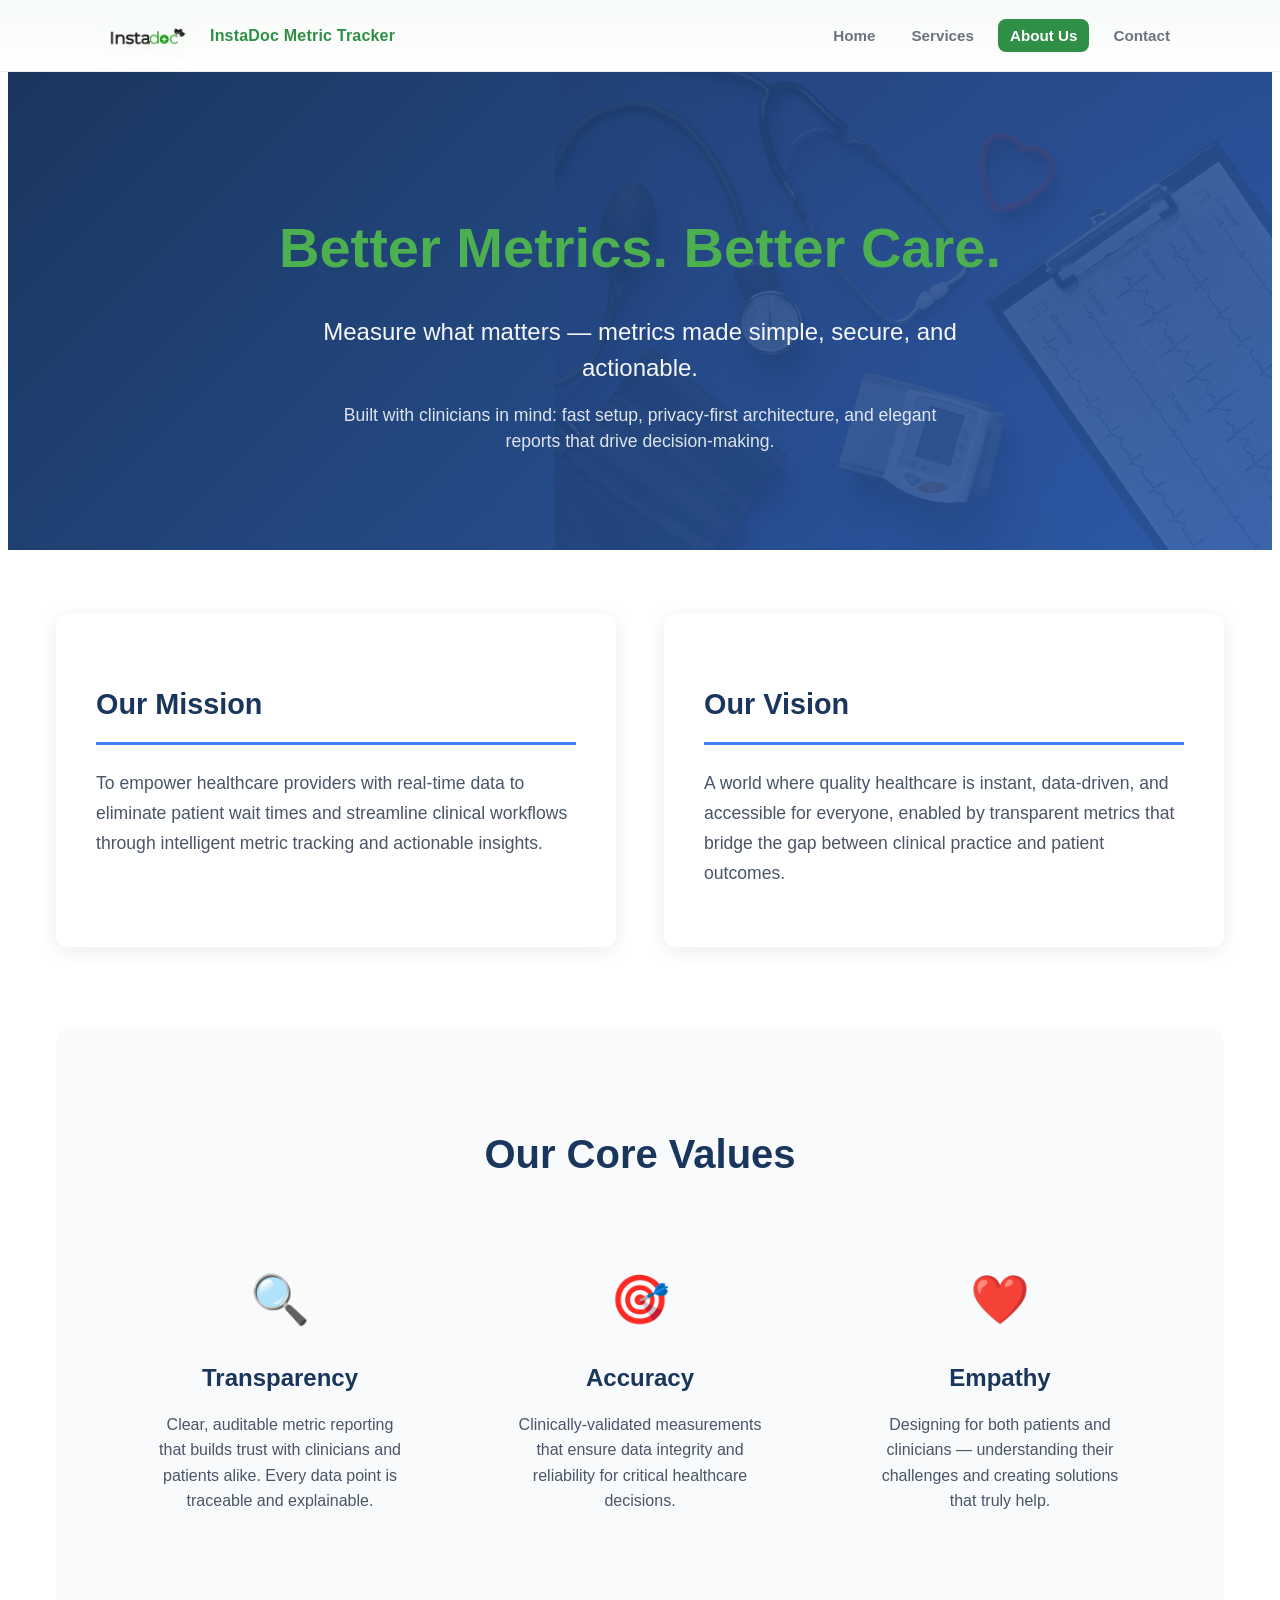
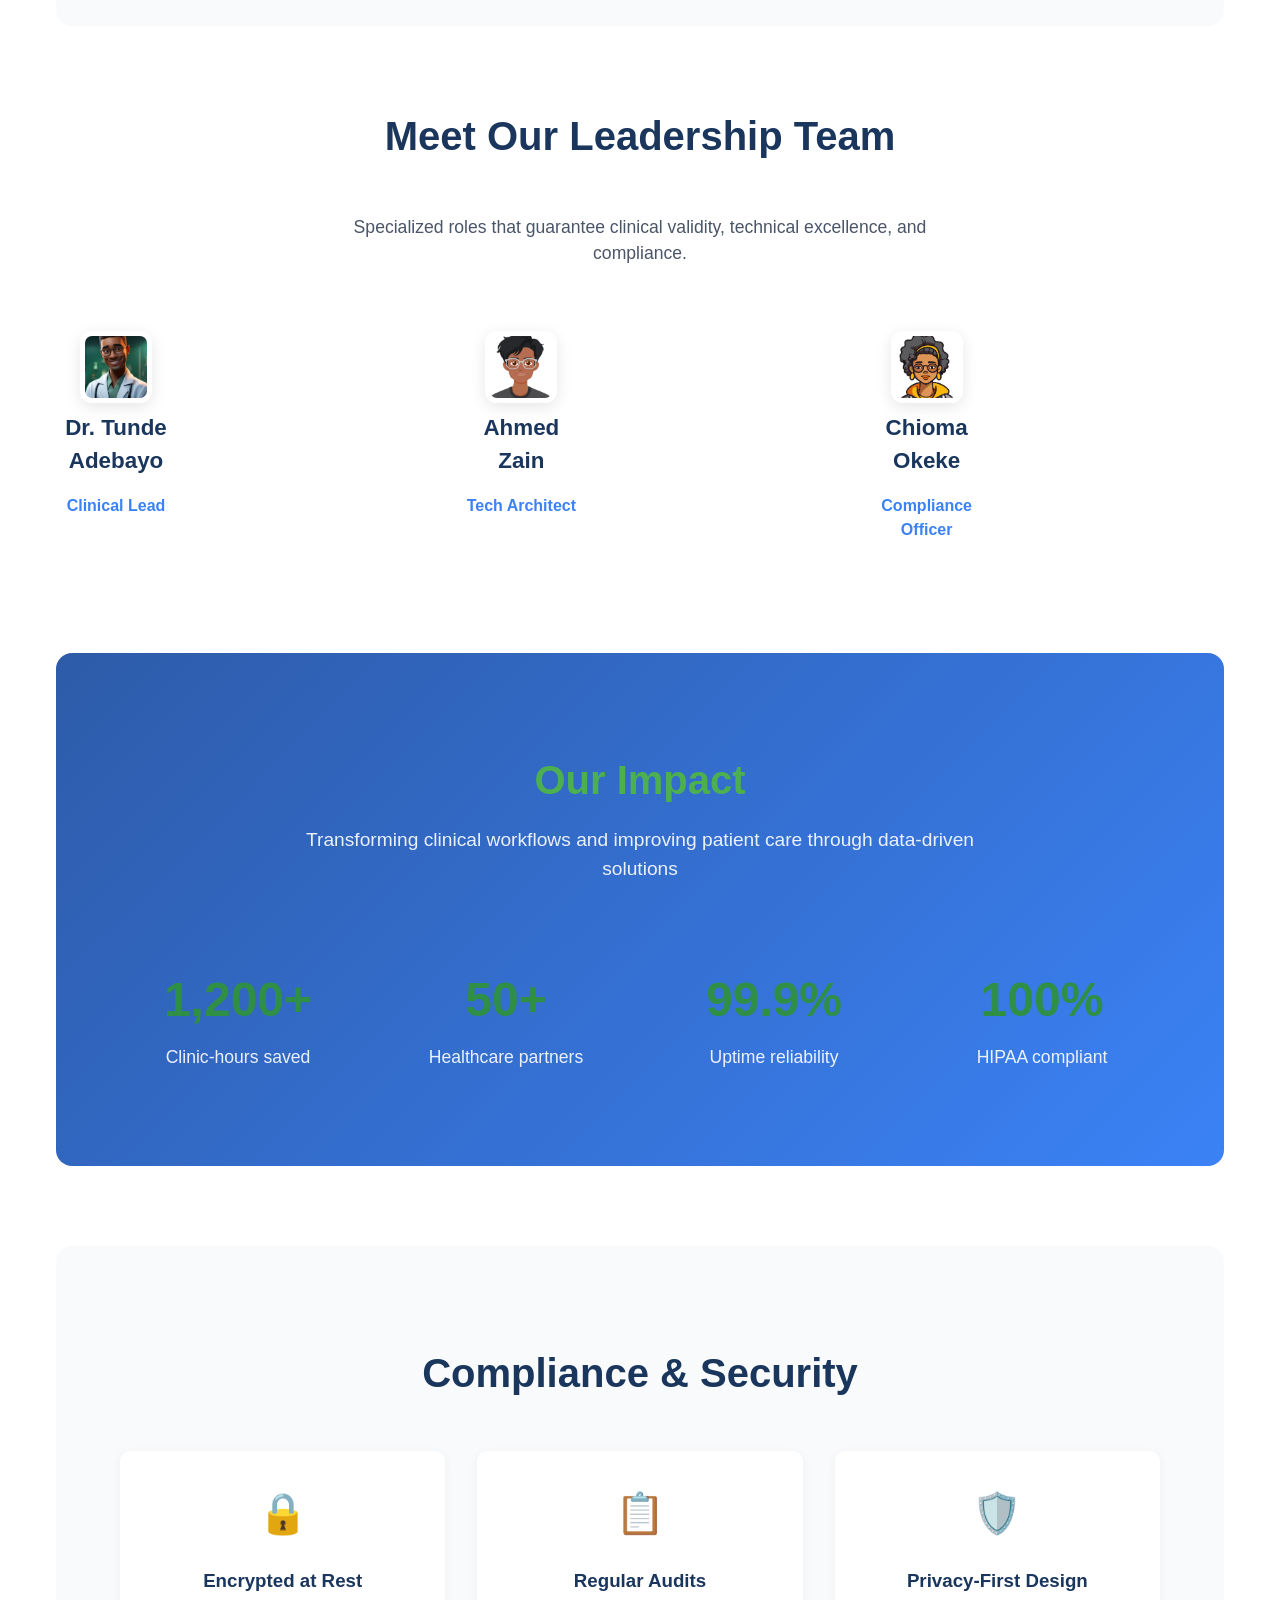
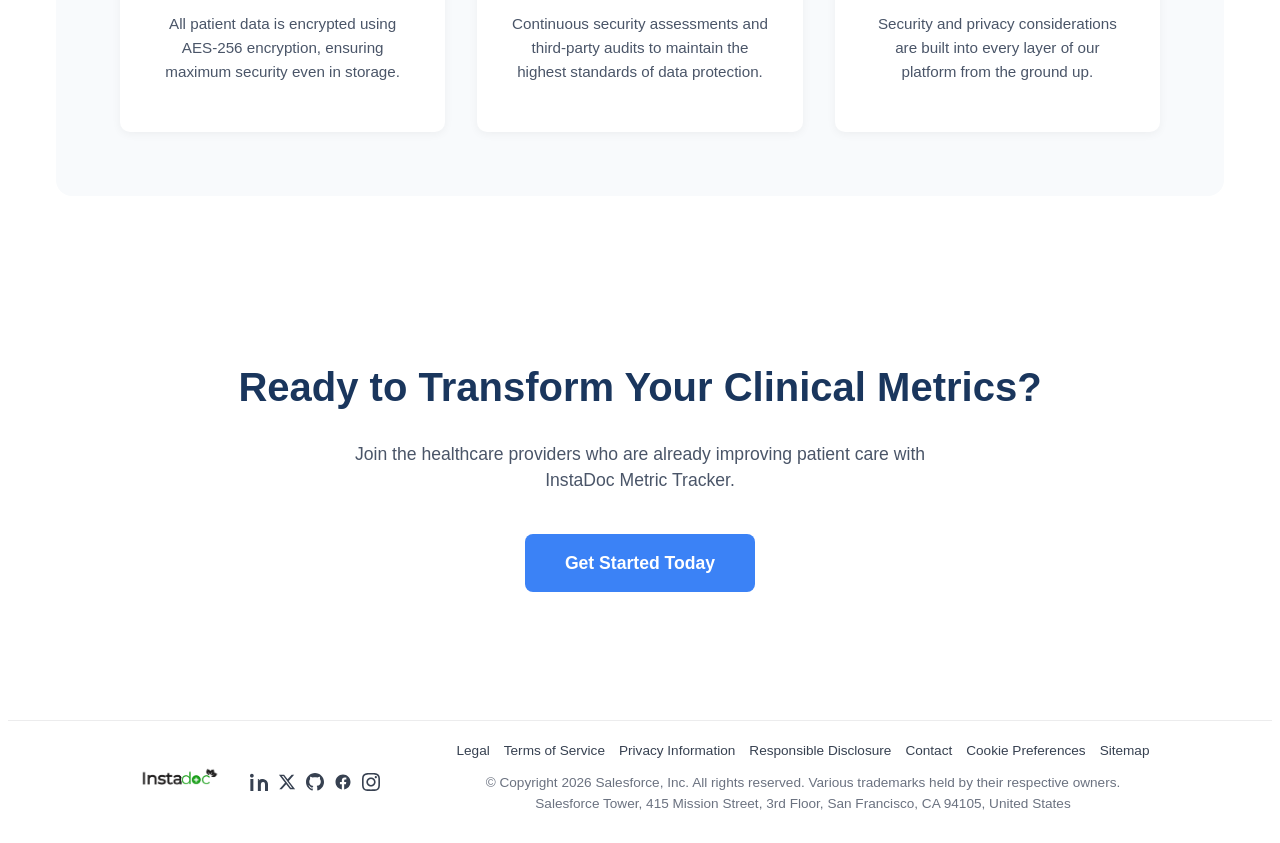
==== commit d7d3c0f5: "Update footer on all pages" ====
--- a/about.html
+++ b/about.html
@@ -527,9 +527,68 @@
         </section>
     </main>
 
-    <footer class="site-footer">
-        <p>&copy; <span id="year"></span> InstaDoc Metric Tracker. All rights reserved.</p>
-    </footer>
+      <footer class="site-footer-global">
+    <div class="footer-inner">
+
+        <!-- Logo + Socials -->
+        <div class="footer-brand">
+            <img src="INN.png" alt="Company logo" class="footer-logo">
+
+            <div class="footer-socials">
+    <a href="#" aria-label="LinkedIn" class="social-icon">
+        <svg viewBox="0 0 24 24" aria-hidden="true">
+            <path d="M4.98 3.5C4.98 4.88 3.87 6 2.5 6S0 4.88 0 3.5 1.12 1 2.5 1 4.98 2.12 4.98 3.5zM.5 8h4V24h-4V8zm7.5 0h3.8v2.2h.1c.53-1 1.83-2.2 3.77-2.2C19.9 8 24 10.1 24 15.3V24h-4v-7.7c0-1.84-.03-4.2-2.56-4.2-2.56 0-2.95 2-2.95 4.06V24h-4V8z"/>
+        </svg>
+    </a>
+
+    <a href="#" aria-label="Twitter" class="social-icon">
+        <svg viewBox="0 0 24 24" aria-hidden="true">
+            <path d="M18.244 2.25h3.308l-7.227 8.26 8.502 11.24H16.17l-5.214-6.817L4.99 21.75H1.68l7.73-8.835L1.254 2.25H8.08l4.713 6.231zm-1.161 17.52h1.833L7.084 4.126H5.117z"/>
+        </svg>
+    </a>
+
+    <a href="#" aria-label="GitHub" class="social-icon">
+        <svg viewBox="0 0 24 24" aria-hidden="true">
+            <path d="M12 0C5.37 0 0 5.37 0 12c0 5.3 3.44 9.8 8.2 11.38.6.1.82-.26.82-.58v-2.1c-3.34.73-4.04-1.6-4.04-1.6-.55-1.4-1.35-1.77-1.35-1.77-1.1-.75.08-.73.08-.73 1.22.08 1.86 1.25 1.86 1.25 1.08 1.85 2.83 1.32 3.52 1 .1-.78.42-1.32.76-1.62-2.66-.3-5.47-1.33-5.47-5.93 0-1.3.47-2.36 1.24-3.2-.12-.3-.54-1.52.12-3.17 0 0 1-.32 3.3 1.23.96-.27 1.98-.4 3-.4s2.04.13 3 .4c2.3-1.55 3.3-1.23 3.3-1.23.66 1.65.24 2.87.12 3.17.77.84 1.24 1.9 1.24 3.2 0 4.6-2.82 5.62-5.5 5.92.43.37.82 1.1.82 2.22v3.3c0 .32.22.7.83.58C20.56 21.8 24 17.3 24 12c0-6.63-5.37-12-12-12z"/>
+        </svg>
+    </a>
+
+    <a href="#" aria-label="Facebook" class="social-icon">
+        <svg viewBox="0 0 24 24" aria-hidden="true">
+            <path d="M22 12c0-5.523-4.477-10-10-10S2 6.477 2 12c0 4.991 3.657 9.128 8.438 9.878v-6.987h-2.54V12h2.54V9.797c0-2.506 1.492-3.89 3.777-3.89 1.094 0 2.238.195 2.238.195v2.46h-1.26c-1.243 0-1.63.771-1.63 1.562V12h2.773l-.443 2.89h-2.33v6.988C18.343 21.128 22 16.991 22 12z"/>
+        </svg>
+    </a>
+
+    <a href="#" aria-label="Instagram" class="social-icon">
+        <svg viewBox="0 0 24 24" aria-hidden="true">
+            <path d="M12 2.163c3.204 0 3.584.012 4.85.07 3.252.148 4.771 1.691 4.919 4.919.058 1.265.069 1.645.069 4.849 0 3.205-.012 3.584-.069 4.849-.149 3.225-1.664 4.771-4.919 4.919-1.266.058-1.644.07-4.85.07-3.204 0-3.584-.012-4.849-.07-3.26-.149-4.771-1.699-4.919-4.92-.058-1.265-.07-1.644-.07-4.849 0-3.204.013-3.583.07-4.849.149-3.227 1.664-4.771 4.919-4.919 1.266-.057 1.645-.069 4.849-.069zm0-2.163c-3.259 0-3.667.014-4.947.072-4.358.2-6.78 2.618-6.98 6.98-.059 1.281-.073 1.689-.073 4.948 0 3.259.014 3.668.072 4.948.2 4.358 2.618 6.78 6.98 6.98 1.281.058 1.689.072 4.948.072 3.259 0 3.668-.014 4.948-.072 4.354-.2 6.782-2.618 6.979-6.98.059-1.28.073-1.689.073-4.948 0-3.259-.014-3.667-.072-4.947-.196-4.354-2.617-6.78-6.979-6.98-1.281-.059-1.69-.073-4.949-.073zm0 5.838c-3.403 0-6.162 2.759-6.162 6.162s2.759 6.163 6.162 6.163 6.162-2.759 6.162-6.163c0-3.403-2.759-6.162-6.162-6.162zm0 10.162c-2.209 0-4-1.79-4-4 0-2.209 1.791-4 4-4s4 1.791 4 4c0 2.21-1.791 4-4 4zm6.406-11.845c-.796 0-1.441.645-1.441 1.44s.645 1.44 1.441 1.44c.795 0 1.439-.645 1.439-1.44s-.644-1.44-1.439-1.44z"/>
+        </svg>
+    </a>
+</div>
+
+        </div>
+
+        <!-- RIGHT: Links + Legal -->
+        <div class="footer-content">
+            <nav class="footer-links">
+                <a href="#">Legal</a>
+                <a href="#">Terms of Service</a>
+                <a href="#">Privacy Information</a>
+                <a href="#">Responsible Disclosure</a>
+                <a href="contact.html">Contact</a>
+                <a href="#">Cookie Preferences</a>
+                <a href="#">Sitemap</a>
+            </nav>
+
+            <div class="footer-meta">
+                © Copyright 2026 Salesforce, Inc. All rights reserved. Various trademarks held by their respective owners.
+                <br>
+                Salesforce Tower, 415 Mission Street, 3rd Floor, San Francisco, CA 94105, United States
+            </div>
+        </div>
+
+    </div>
+</footer>
 
     <script>
     (function(){ 
--- a/css/style.css
+++ b/css/style.css
@@ -719,4 +719,134 @@
     color: #ffffff !important; /* White text for the dark grey area */
     font-size: 3.5rem;
     text-shadow: none; /* Clean corporate look */
-}+}
+
+
+/* =========================
+   GLOBAL FOOTER
+========================= */
+
+.site-footer-global{
+    border-top:1px solid rgba(15,23,36,0.08);
+    background:#ffffff;
+  /*  padding:28px 16px; */
+    font-size:0.85rem;
+    color:#6b7280;
+
+    display: flex;                  /* Arrange all 3 sections in a row */
+    justify-content: space-around;  /* Even space between each section */
+    align-items: center;            /* Vertically center everything */
+    padding: 20px 0;
+    text-align: center;
+    flex-wrap: wrap;                /* Stacks items on smaller screens */
+    gap: 20px;   
+}
+
+.footer-inner{
+    max-width:1100px;
+    margin:0 auto;
+    align-items:flex-start;
+    display:grid;
+    grid-template-columns:160px 1fr;
+    gap:16px;
+}
+
+/* LEFT SIDE */
+.footer-brand{
+    flex:0 0 220px;
+    margin-right: -100px;
+    display: flex;           /* Puts logo and socials in a row */
+    align-items: center;     /* Vertically centers them */
+    gap: 20px; 
+}
+
+.footer-logo{
+    display:block;
+    margin-bottom:12px;
+    height: 70px;            /* Adjust logo size */
+    width: auto; 
+}
+
+.footer-socials{
+    flex-direction:row;
+    display: flex;           /* Ensures the social icons are horizontal */
+    gap: 10px;
+}
+
+.social-icon{
+    width:18px;
+    height:18px;
+    display:inline-flex;
+    align-items:center;
+    justify-content:center;
+    color:#374151;
+}
+
+.social-icon svg{
+    width: 24px;             /* Icon size */
+    height: 24px;
+    fill: currentColor;      /* So you can change color via CSS */
+    transition: transform 0.2s;
+}
+
+.social-icon:hover{
+    color:var(--accent);
+    transform: scale(1.2);   /* Slight hover effect */
+}
+
+.footer-socials a{
+    color:#374151;
+    text-decoration:none;
+    font-weight:500;
+    font-size:0.85rem;
+}
+
+.footer-socials a:hover{
+    text-decoration:underline;
+}
+
+/* RIGHT SIDE */
+.footer-content{
+    flex:1;
+    display:flex;
+    flex-direction:column;
+    gap:12px;
+    margin-left: 150px;
+}
+
+.footer-links{
+    display:flex;
+    flex-wrap:wrap;
+    gap:14px;
+}
+
+.footer-links a{
+    color:#374151;
+    text-decoration:none;
+    font-weight:500;
+}
+
+.footer-links a:hover{
+    text-decoration:underline;
+}
+
+.footer-meta{
+    line-height:1.5;
+}
+
+/* MOBILE */
+@media (max-width:768px){
+    .footer-inner{
+        flex-direction:column;
+        gap:20px;
+    }
+
+    .footer-brand{
+        flex:unset;
+    }
+
+    .footer-socials{
+        flex-direction:row;
+        gap:14px;
+    }
+}
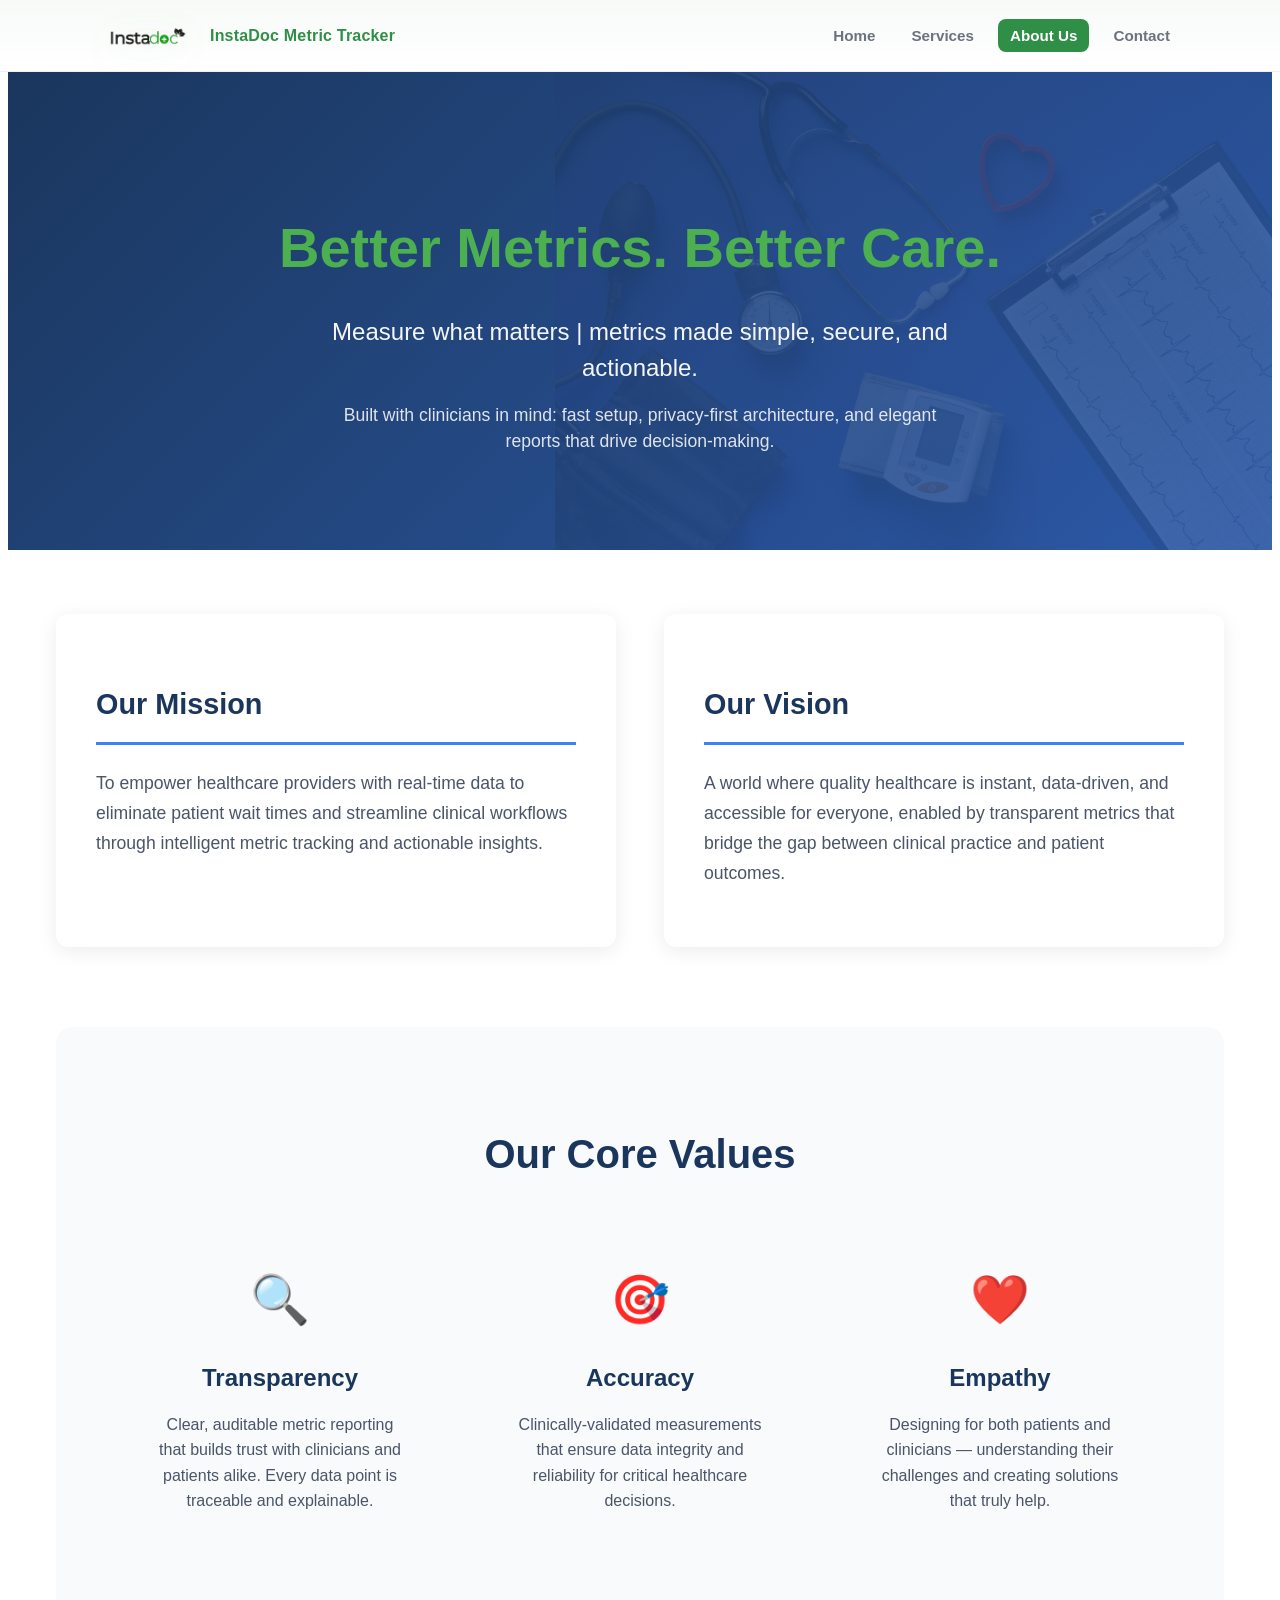
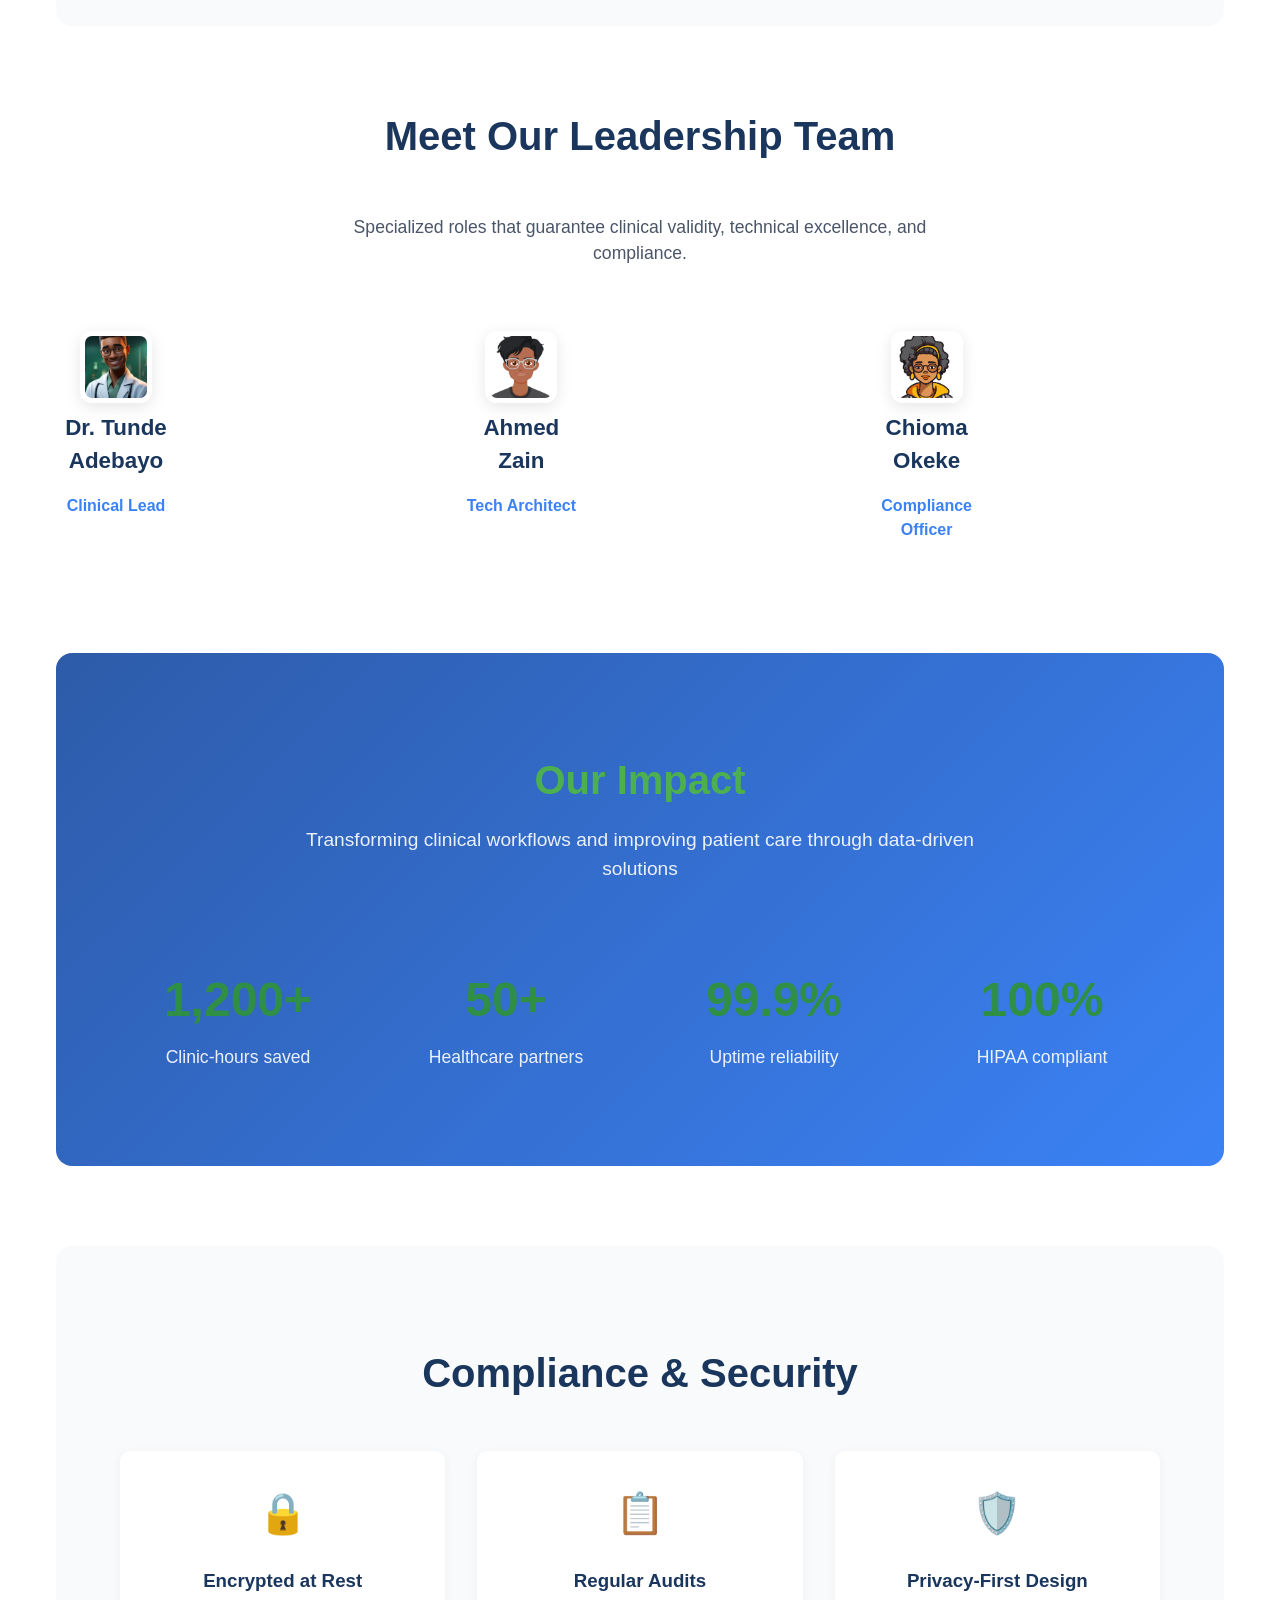
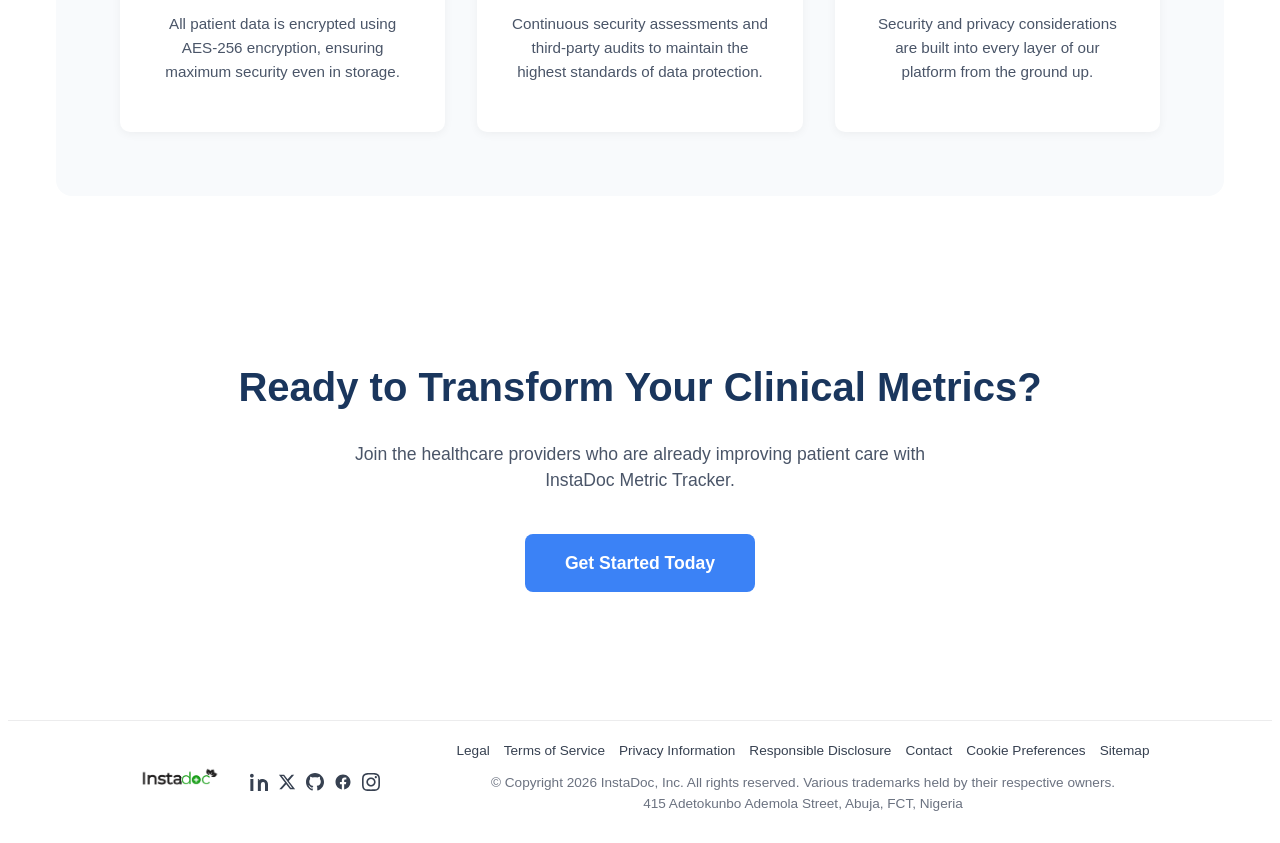
==== commit 991a878e: "Update all page footers" ====
--- a/about.html
+++ b/about.html
@@ -396,7 +396,7 @@
     <!-- Hero Section -->
     <header class="about-hero">
         <h1>Better Metrics. Better Care.</h1>
-        <p class="lead">Measure what matters — metrics made simple, secure, and actionable.</p>
+        <p class="lead">Measure what matters | metrics made simple, secure, and actionable.</p>
         <p class="subtitle">Built with clinicians in mind: fast setup, privacy-first architecture, and elegant reports that drive decision-making.</p>
     </header>
 
@@ -581,9 +581,9 @@
             </nav>
 
             <div class="footer-meta">
-                © Copyright 2026 Salesforce, Inc. All rights reserved. Various trademarks held by their respective owners.
+                © Copyright 2026 InstaDoc, Inc. All rights reserved. Various trademarks held by their respective owners.
                 <br>
-                Salesforce Tower, 415 Mission Street, 3rd Floor, San Francisco, CA 94105, United States
+                415 Adetokunbo Ademola Street, Abuja, FCT, Nigeria
             </div>
         </div>
 
--- a/css/style.css
+++ b/css/style.css
@@ -194,6 +194,7 @@
     color:var(--accent);
     font-size:1rem;
 }
+
 .nav-links{
     margin-left:auto;
     display:flex;
@@ -201,6 +202,7 @@
     list-style:none;
     padding:0;
 }
+
 .nav-links a{
     text-decoration:none;
     color:var(--muted);
@@ -209,11 +211,23 @@
     font-weight:600;
     font-size:0.95rem;
 }
-.nav-links a:hover{ background:var(--accent-soft); color:var(--accent) }
-.nav-links a.active{ background:var(--accent); color:#fff }
+
+.nav-links a:hover{ 
+    background:var(--accent-soft); 
+    color:var(--accent) 
+
+}
+
+.nav-links a.active{ 
+    background:var(--accent); 
+    color:#fff 
+}
 
 /* hamburger (mobile) */
-.nav-toggle{ display:none }
+.nav-toggle{ 
+    display:none 
+}
+
 .nav-hamburger{
     display:none;
     margin-left:auto;
@@ -235,8 +249,16 @@
     margin:20px auto 6px; /* reduced top margin */
     padding:0 8px;
 }
-.page-header h1{ margin:0; font-size:1.6rem }
-.page-header .lead{ margin:6px 0 0; color:var(--muted) }
+
+.page-header h1{ 
+    margin:0; 
+    font-size:1.6rem 
+}
+
+.page-header .lead{ 
+    margin:6px 0 0; 
+    color:var(--muted) 
+}
 
 /* LAYOUT */
 .container{
@@ -257,8 +279,15 @@
     box-shadow:var(--shadow);
     margin-bottom:12px;
 }
-.card h2{ margin:0 0 8px; font-size:1.1rem }
-.card p{ margin:0; color:var(--muted) }
+.card h2{ 
+    margin:0 0 8px; 
+    font-size:1.1rem 
+}
+
+.card p{ 
+    margin:0; 
+    color:var(--muted) 
+}
 
 /* TEAM GRID */
 .team-grid{
@@ -266,10 +295,12 @@
     gap:12px;
     margin-top:12px;
 }
+
 .team-member{
     text-align:center;
     width:100%;
 }
+
 .team-member img{
     width:72px;
     height:72px;
@@ -299,8 +330,19 @@
 }
 
 /* Sidebar / quick info */
-.sidebar{ display:flex; flex-direction:column; gap:56px; align-items:center }
-.sidebar .image-container{ width:100%; display:flex; justify-content:center }
+.sidebar{ 
+    display:flex; 
+    flex-direction:column; 
+    gap:56px; 
+    align-items:center 
+}
+
+.sidebar .image-container{ 
+    width:100%; 
+    display:flex; 
+    justify-content:center 
+}
+
 .sidebar .image-container img.blend{
     /* slightly larger, responsive circular image */
     width: clamp(240px, 28vw, 360px);
@@ -310,22 +352,101 @@
     mix-blend-mode:normal;
     box-shadow: 0 10px 30px rgba(16,24,32,0.16);
 }
-.contact-info.card{ padding:16px; border-radius:12px; background: rgba(255,255,255,0.6); backdrop-filter: blur(6px) saturate(120%); width:100%; max-width:320px; text-align:center }
-.contact-info h3{ margin:0 0 6px; color:var(--accent) }
-.contact-info .info-list{ list-style:none; padding:0; margin:8px 0 12px; color:var(--muted) }
-.contact-info .info-list li{ margin:8px 0; font-size:0.95rem }
-.contact-info .btn-primary{ width:100%; padding:10px 12px; border-radius:8px; background:var(--accent); color:#fff; text-align:center; display:inline-block }
+
+.contact-info.card{ 
+    padding:16px; 
+    border-radius:12px; 
+    background: rgba(255,255,255,0.6); 
+    backdrop-filter: blur(6px) saturate(120%); 
+    width:100%; 
+    max-width:320px; 
+    text-align:center 
+}
+
+.contact-info h3{ 
+    margin:0 0 6px; 
+    color:var(--accent) 
+}
+
+.contact-info .info-list{ 
+    list-style:none; 
+    padding:0; 
+    margin:8px 0 12px; 
+    color:var(--muted) 
+}
+
+.contact-info .info-list li{ 
+    margin:8px 0; 
+    font-size:0.95rem 
+}
+
+.contact-info .btn-primary{ 
+    width:100%; 
+    padding:10px 12px; 
+    border-radius:8px; 
+    background:var(--accent); 
+    color:#fff; 
+    text-align:center; 
+    display:inline-block 
+}
 
 /* About page specific styles */
-.values-list{ margin:0; padding-left:1.05rem; color:var(--muted) }
-.timeline{ margin-top:10px; display:flex; flex-direction:column; gap:8px; color:var(--muted) }
-.timeline-item{ background:rgba(15,23,36,0.02); padding:8px 10px; border-radius:8px; }
-.team-grid{ display:flex; gap:18px; margin-top:12px; flex-wrap:wrap }
-.team-member{ text-align:center; width:120px }
-.team-member h3{ margin:8px 0 4px }
-.stat-card{ flex:1; min-width:120px; background:rgba(15,23,36,0.02); padding:12px; border-radius:10px; text-align:center }
-.stat-value{ font-size:1.4rem; font-weight:700; color:var(--accent) }
-.trust-badges .badge{ background:rgba(15,23,36,0.03); padding:8px 10px; border-radius:8px; color:var(--muted); font-weight:600 }
+.values-list{ 
+    margin:0; 
+    padding-left:1.05rem; 
+    color:var(--muted) 
+}
+
+.timeline{ 
+    margin-top:10px; 
+    display:flex; 
+    flex-direction:column; 
+    gap:8px; 
+    color:var(--muted) 
+}
+
+.timeline-item{ 
+    background:rgba(15,23,36,0.02); 
+    padding:8px 10px; 
+    border-radius:8px; 
+}
+
+.team-grid{ 
+    display:flex; 
+    gap:18px; margin-top:12px; 
+    flex-wrap:wrap 
+}
+
+.team-member{ 
+    text-align:center; 
+    width:120px 
+}
+
+.team-member h3{ 
+    margin:8px 0 4px 
+}
+
+.stat-card{ 
+    flex:1; 
+    min-width:120px; 
+    background:rgba(15,23,36,0.02); 
+    padding:12px; 
+    border-radius:10px; 
+    text-align:center 
+}
+
+.stat-value{ 
+    font-size:1.4rem; 
+    font-weight:700; 
+    color:var(--accent) 
+}
+
+.trust-badges .badge{ 
+    background:rgba(15,23,36,0.03); 
+    padding:8px 10px; border-radius:8px; 
+    color:var(--muted); 
+    font-weight:600 
+}
 
 /* Top banner below nav */
 .top-banner{ 
@@ -333,6 +454,7 @@
     justify-content:center; 
     padding:12px 0; 
 }
+
     .top-banner{ 
         position:relative; 
         width:100vw; 
@@ -343,6 +465,7 @@
         padding:0; 
         overflow:hidden 
     }
+
     .top-banner .banner-img{ 
         width:100%;
         max-width:none; 
@@ -380,17 +503,71 @@
 
     
 /* Hero overlay on top of banner */
-.hero-overlay{ position:absolute; left:0; right:0; top:0; bottom:0; display:flex; align-items:center; justify-content:flex-start; pointer-events:none }
-.hero-text-overlay{ pointer-events:auto; max-width:720px; margin-left:5%; color:#fff; background:transparent; padding:18px; border-radius:0 }
-.hero-text-overlay h1{ margin:0 0 8px; color:#fff; text-shadow:0 6px 18px rgba(0,0,0,0.45) }
-.hero-text-overlay .lead{ color:rgba(255,255,255,0.95); font-size:1.05rem; text-shadow:0 4px 12px rgba(0,0,0,0.35) }
-.hero-text-overlay .muted{ color:rgba(255,255,255,0.85); margin-top:8px; text-shadow:0 2px 8px rgba(0,0,0,0.25) }
-.hero-ctas{ margin-top:12px; display:flex; gap:12px }
-.btn-outline{ background:transparent; color:var(--accent); border:1px solid rgba(255,255,255,0.18); padding:10px 14px; border-radius:8px; text-decoration:none; font-weight:700 }
+.hero-overlay{ 
+    position:absolute; 
+    left:0; 
+    right:0; 
+    top:0; 
+    bottom:0; 
+    display:flex; 
+    align-items:center; 
+    justify-content:flex-start; 
+    pointer-events:none 
+}
+
+.hero-text-overlay{ 
+    pointer-events:auto; 
+    max-width:720px; 
+    margin-left:5%; 
+    color:#fff; 
+    background:transparent; 
+    padding:18px; 
+    border-radius:0 
+}
+
+.hero-text-overlay h1{ 
+    margin:0 0 8px; 
+    color:#fff; 
+    text-shadow:0 6px 18px rgba(0,0,0,0.45) 
+}
+
+.hero-text-overlay .lead{ 
+    color:rgba(255,255,255,0.95); 
+    font-size:1.05rem; 
+    text-shadow:0 4px 12px rgba(0,0,0,0.35) 
+}
+
+.hero-text-overlay .muted{ 
+    color:rgba(255,255,255,0.85); 
+    margin-top:8px; 
+    text-shadow:0 2px 8px rgba(0,0,0,0.25) 
+}
+
+.hero-ctas{ 
+    margin-top:12px; 
+    display:flex; 
+    gap:12px 
+}
+
+.btn-outline{ 
+    background:transparent; 
+    color:var(--accent); 
+    border:1px solid rgba(255,255,255,0.18); 
+    padding:10px 14px; 
+    border-radius:8px; 
+    text-decoration:none; 
+    font-weight:700 
+}
 
 @media (max-width:900px){
-    .hero-text-overlay{ margin-left:4%; max-width:90%; padding:12px }
-    .hero-text-overlay h1{ font-size:1.25rem }
+    .hero-text-overlay{ 
+        margin-left:4%; 
+        max-width:90%; 
+        padding:12px 
+    }
+    .hero-text-overlay h1{ 
+        font-size:1.25rem 
+    }
 }
 
 /* FOOTER */
@@ -415,6 +592,7 @@
     font-size:0.95rem;
     color:var(--muted);
 }
+
 .contact-form input[type="text"],
 .contact-form input[type="email"],
 .contact-form select,
@@ -428,7 +606,10 @@
     color:#0f1724;
     outline:none;
 }
-.contact-form textarea{ resize:vertical; min-height:120px; }
+.contact-form textarea{ 
+    resize:vertical; 
+    min-height:120px; 
+}
 
 .form-actions{
     display:flex;
@@ -436,6 +617,7 @@
     gap:12px;
     margin-top:6px;
 }
+
 .btn-primary{
     background:var(--accent);
     color:#fff;
@@ -445,7 +627,10 @@
     font-weight:700;
     cursor:pointer;
 }
-.btn-primary:hover{ filter:brightness(0.98) }
+
+.btn-primary:hover{ 
+    filter:brightness(0.98) 
+}
 
 .form-status{ font-size:0.95rem; color:var(--muted) }
 .form-status.success{ color: #116530; font-weight:600 }
@@ -497,12 +682,50 @@
     gap:24px;
     align-items:center;
 }
-.hero-text{ flex:1 }
-.hero-text h1{ margin:0 0 8px; font-size:clamp(1.4rem, 2.8vw, 2.2rem); color:var(--accent); line-height:1.05 }
-.hero-text .lead{ margin:6px 0 10px; color:var(--muted); font-size:1.05rem }
-.hero-cta{ display:inline-block; margin-top:12px; padding:10px 16px; border-radius:10px; background:var(--accent); color:#fff; text-decoration:none; font-weight:700; box-shadow:0 8px 20px rgba(47,143,70,0.12) }
-.hero-image{ flex:0 0 420px; max-width:45%; display:flex; justify-content:center; align-items:center }
-.hero-image img{ width:100%; height:auto; border-radius:12px; box-shadow:var(--shadow); background:linear-gradient(135deg, rgba(47,143,70,0.06), rgba(255,255,255,0.06)) }
+
+.hero-text{ 
+    flex:1 
+}
+
+.hero-text h1{ 
+    margin:0 0 8px; 
+    font-size:clamp(1.4rem, 2.8vw, 2.2rem); 
+    color:var(--accent); 
+    line-height:1.05 
+}
+
+.hero-text .lead{ 
+    margin:6px 0 10px; 
+    color:var(--muted); 
+    font-size:1.05rem 
+}
+
+.hero-cta{ 
+    display:inline-block; 
+    margin-top:12px; 
+    padding:10px 16px; 
+    border-radius:10px; 
+    background:var(--accent); 
+    color:#fff; 
+    text-decoration:none; 
+    font-weight:700; 
+    box-shadow:0 8px 20px rgba(47,143,70,0.12) 
+}
+
+.hero-image{ flex:0 0 420px; 
+    max-width:45%; 
+    display:flex; 
+    justify-content:center; 
+    align-items:center 
+}
+
+.hero-image img{ 
+    width:100%; 
+    height:auto; 
+    border-radius:12px; 
+    box-shadow:var(--shadow); 
+    background:linear-gradient(135deg, rgba(47,143,70,0.06), rgba(255,255,255,0.06)) 
+}
 
 @media (max-width:900px){
     .hero-inner{ flex-direction:column-reverse; text-align:center }
@@ -586,6 +809,7 @@
     background: transparent;
     padding:0 6px;
 }
+
 .form-field.has-value .floating-label,
 .form-field input:focus + .floating-label,
 .form-field textarea:focus + .floating-label,
@@ -595,6 +819,7 @@
     color: #0b5; /* subtle green tint when floating */
     background: rgba(255,255,255,0.55);
 }
+
 .form-field select{ appearance:auto }
 
 /* small visual polish for glass inputs */
@@ -612,12 +837,14 @@
     color:#b91c1c;
     min-height:18px;
 }
+
 .contact-form input.valid,
 .contact-form textarea.valid,
 .contact-form select.valid{
     border-color: #16a34a;
     box-shadow: 0 0 0 3px rgba(16,185,129,0.06);
 }
+
 .contact-form input.invalid,
 .contact-form textarea.invalid,
 .contact-form select.invalid{
@@ -850,3 +1077,6 @@
         gap:14px;
     }
 }
+
+
+
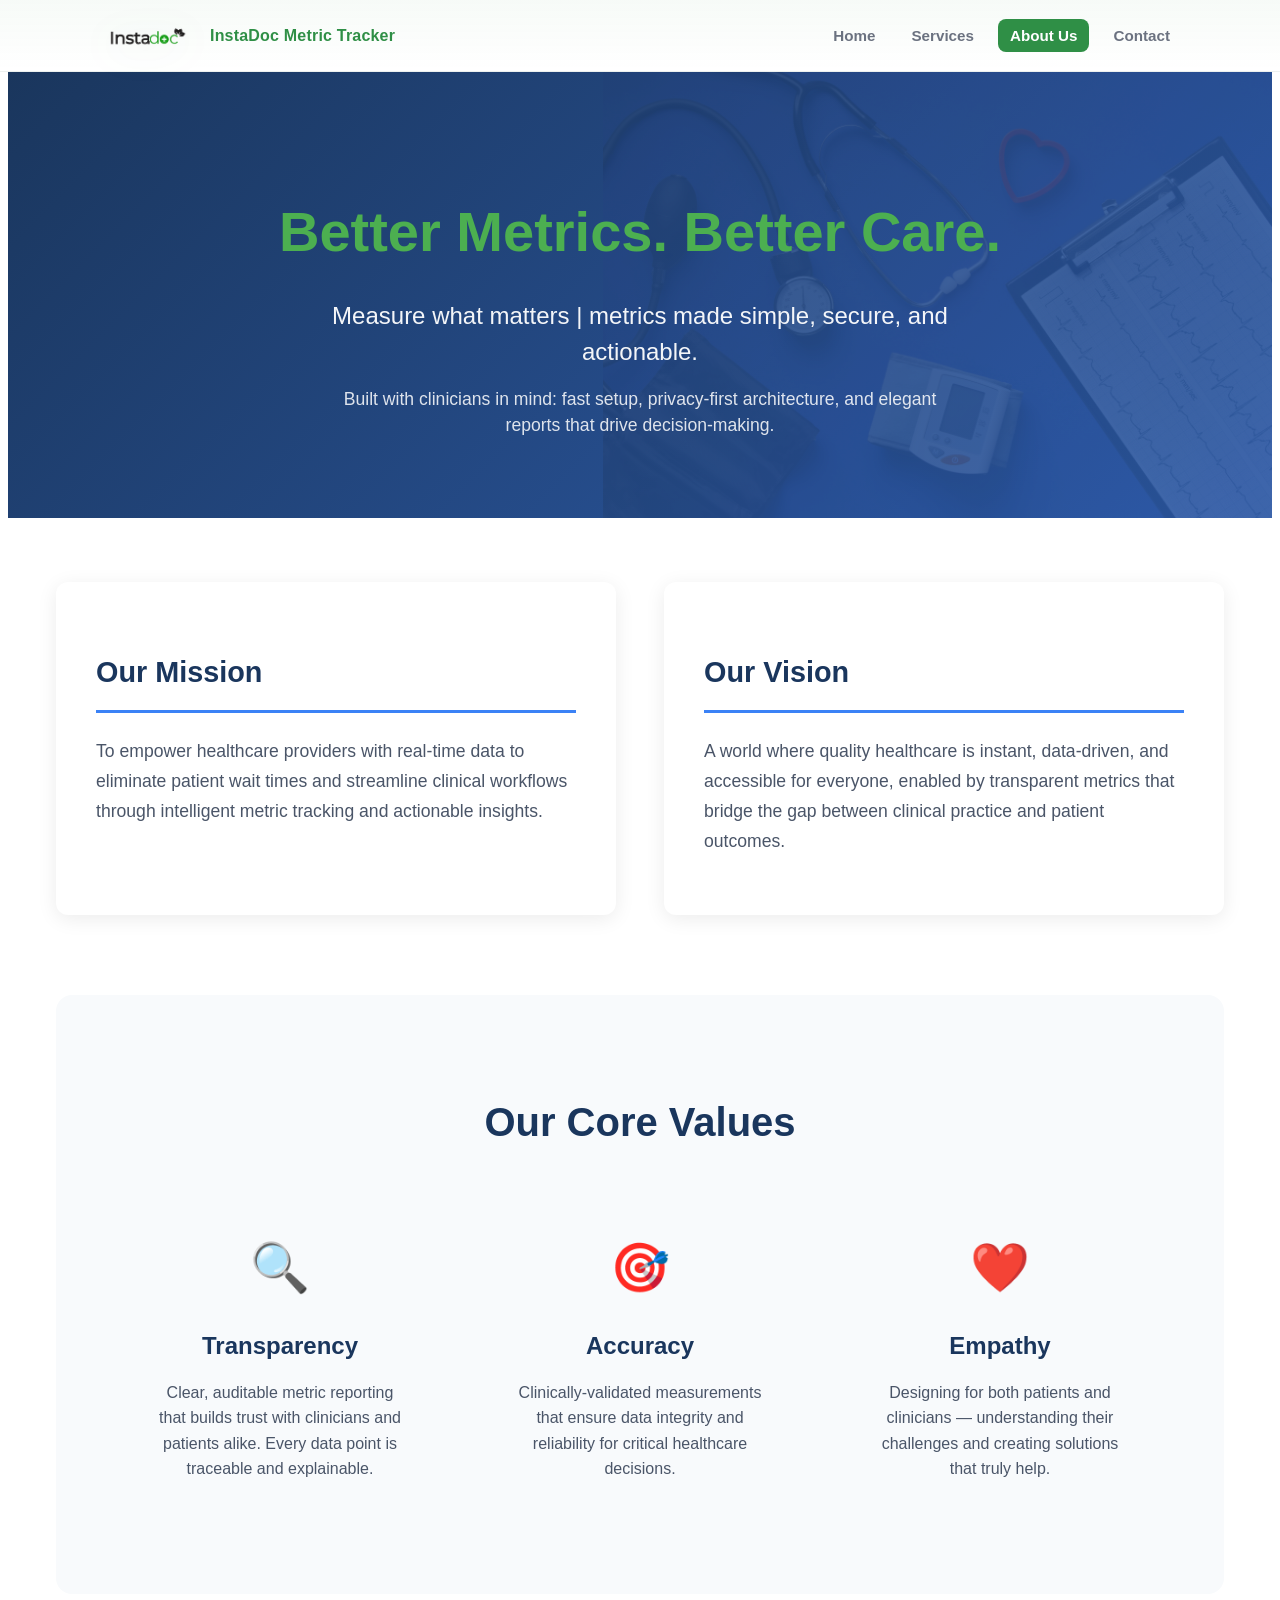
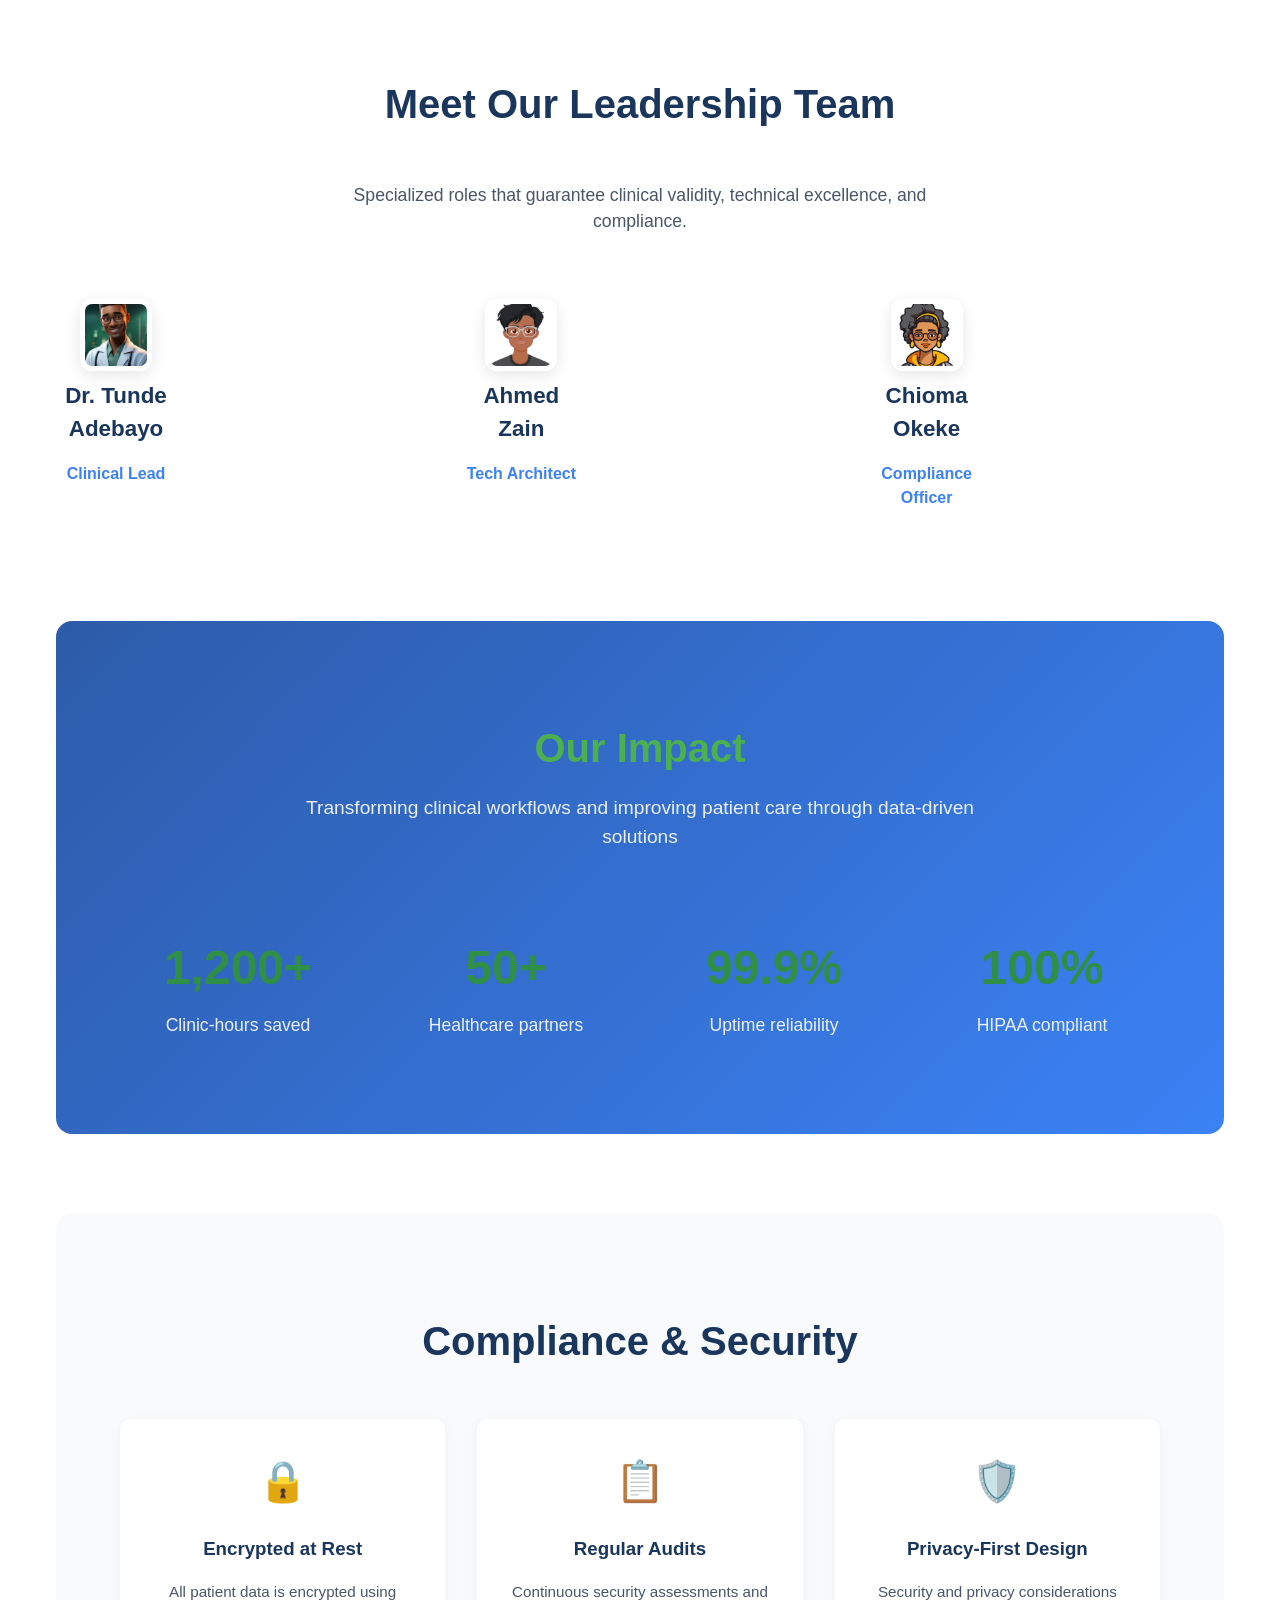
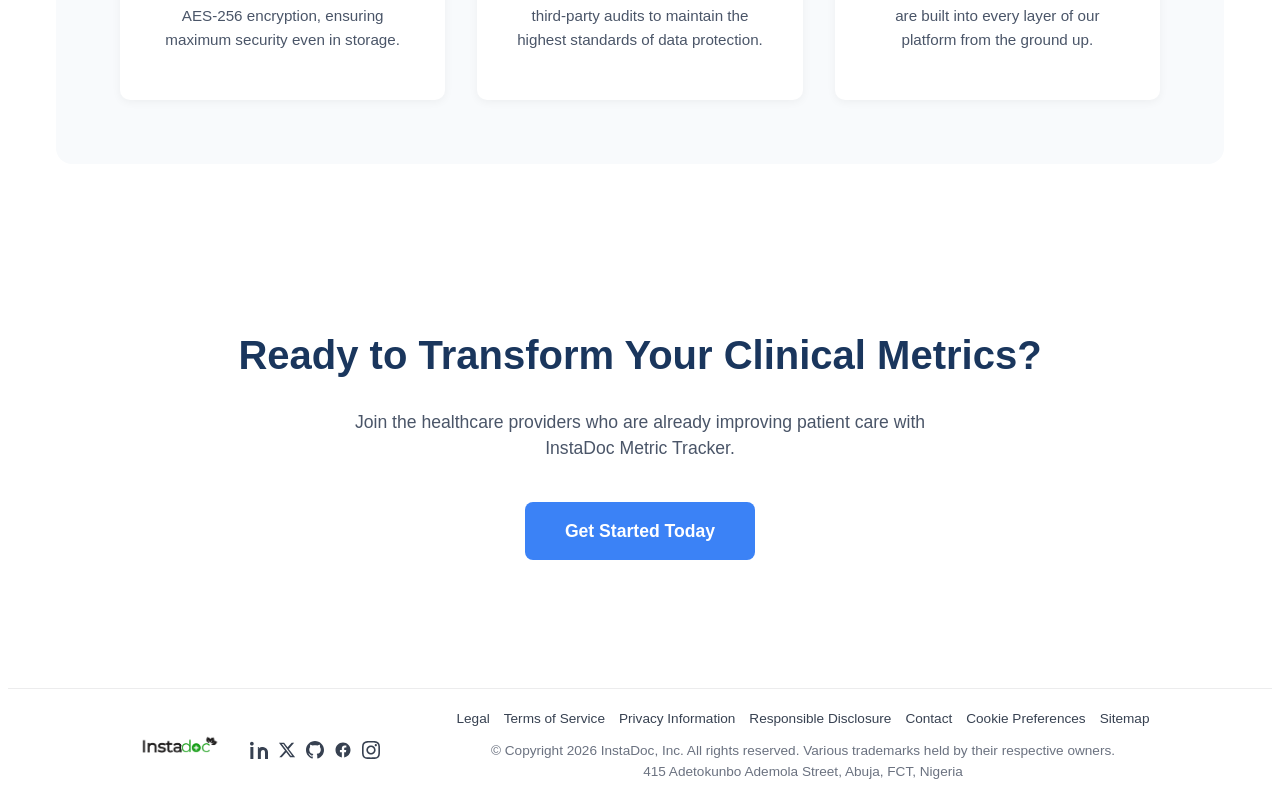
==== commit 4f35f35b: "Update hero section padding." ====
--- a/about.html
+++ b/about.html
@@ -21,7 +21,7 @@
         .about-hero {
             background: linear-gradient(135deg, var(--primary-dark) 0%, var(--primary-light) 100%);
             color: white;
-            padding: 6rem 1rem;
+            padding: 5rem 1rem;
             text-align: center;
             position: relative;
             overflow: hidden;
